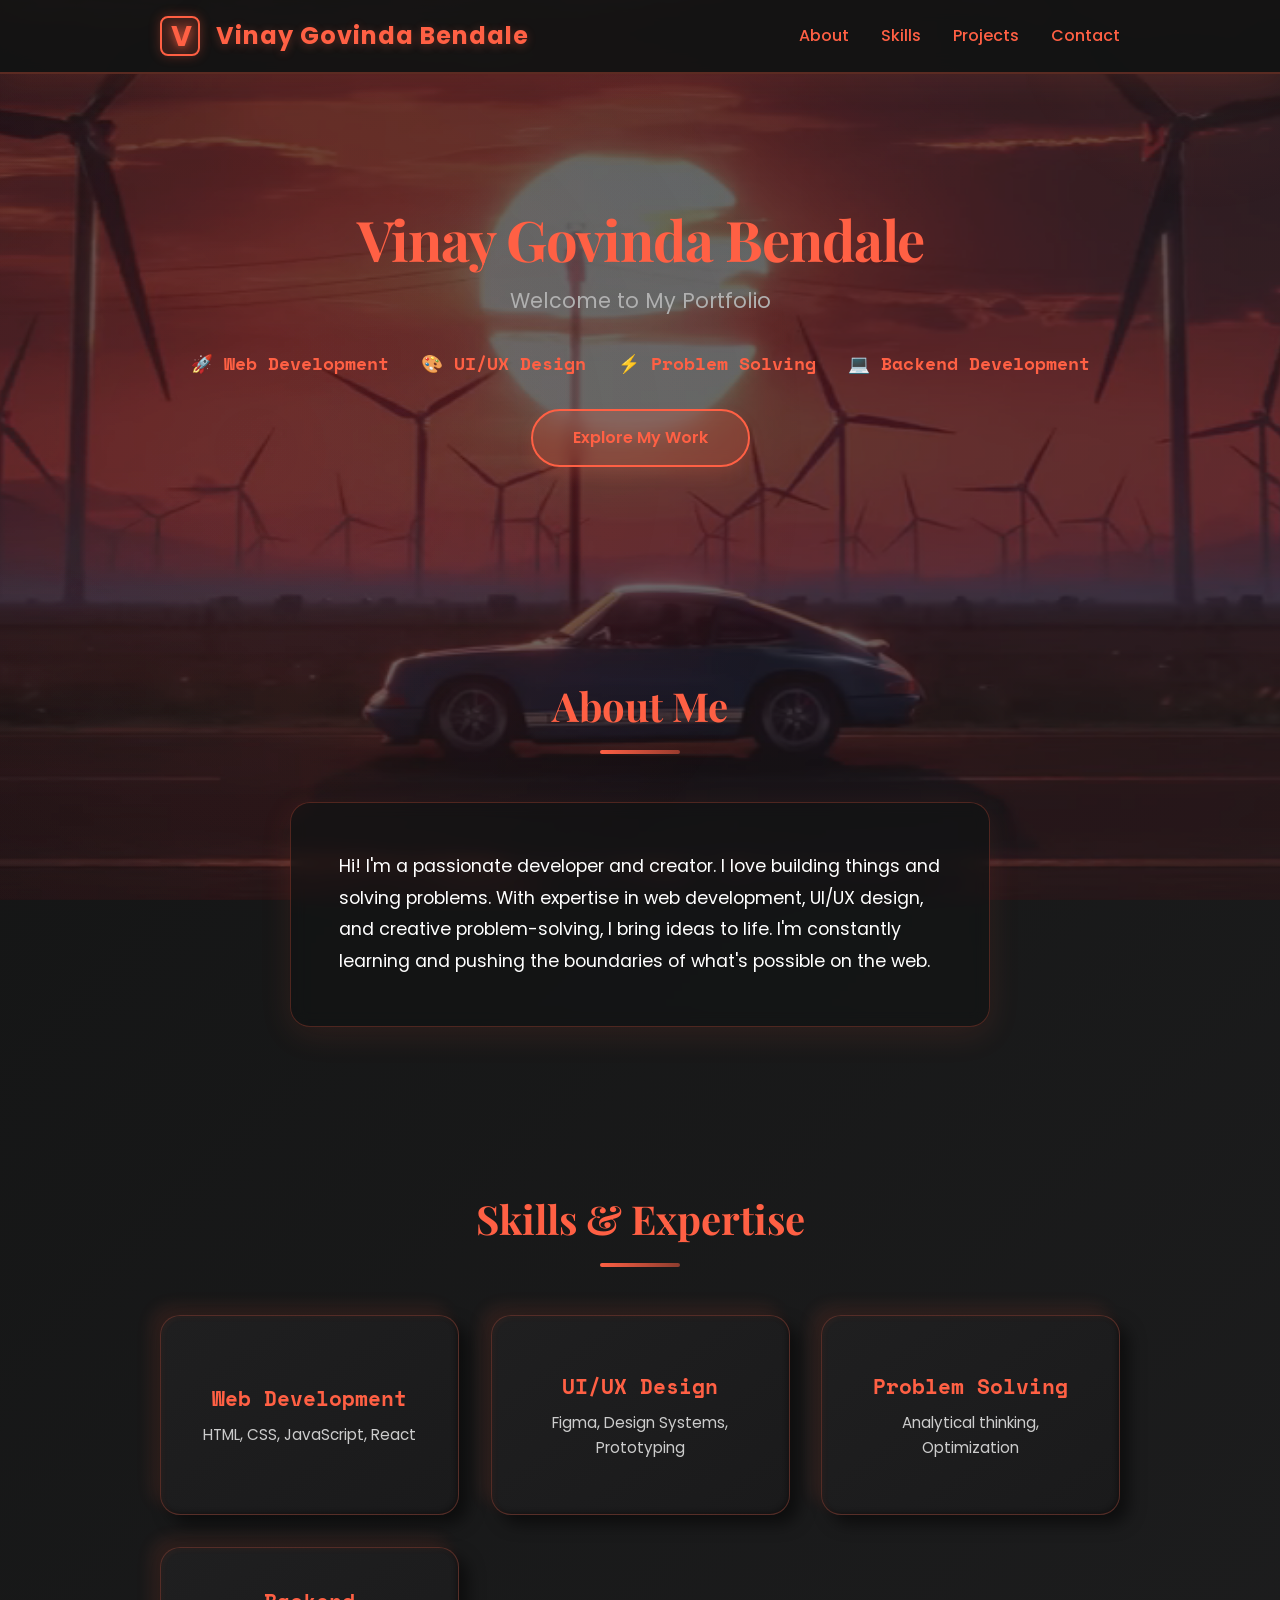
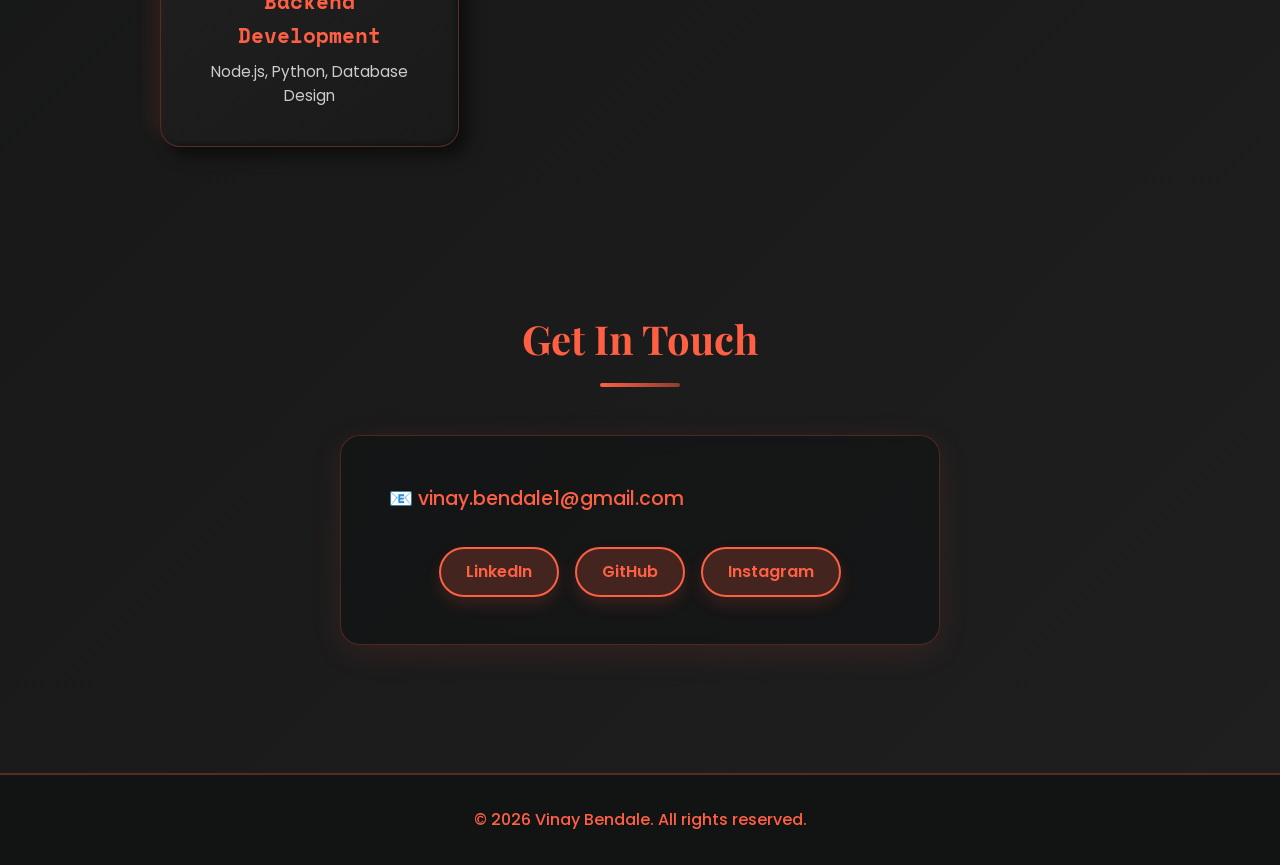
==== index.html @ cb9c2bfd "project" ====
<!DOCTYPE html>
<html lang="en">
<head>
    <meta charset="UTF-8">
    <meta name="viewport" content="width=device-width, initial-scale=1.0">
    <title>Vinay - Portfolio</title>
    <link rel="preconnect" href="https://fonts.googleapis.com">
    <link rel="preconnect" href="https://fonts.gstatic.com" crossorigin>
    <link href="https://fonts.googleapis.com/css2?family=Poppins:wght@300;400;600;700&family=Space+Mono:wght@400;700&family=Playfair+Display:wght@700&display=swap" rel="stylesheet">
    <link rel="stylesheet" href="styles.css">
    <link rel="preload" as="video" href="background-mobile.mp4" type="video/mp4">
    <!-- Vercel Web Analytics -->
    <script defer src="https://cdn.vercel-insights.com/v1/script.js"></script>
    <!-- Vercel Speed Insights -->
    <script>
        window.si = window.si || function () { (window.siq = window.siq || []).push(arguments); };
    </script>
    <script defer src="/_vercel/speed-insights/script.js"></script>
</head>
<body>
    <!-- Animated Background Video -->
    <div class="video-background">
       <video autoplay muted loop playsinline preload="auto">
         <source src="background-mobile.mp4" media="(max-width: 768px)" type="video/mp4">
         <source src="background-desktop.mp4" type="video/mp4">
         <source src="background-mobile.mp4" type="video/mp4; codecs=hevc">
         <source src="background-mobile.webm" type="video/webm">
       </video>
      <div class="video-overlay"></div>
    </div>

    <!-- Mouse Cursor Glow Effect -->
    <div class="cursor-glow"></div>

    <!-- Navigation -->
    <nav class="navbar">
        <div class="container">
            <div class="logo-glass">
                <span class="logo-v">V</span>
                Vinay Govinda Bendale
            </div>
            <ul class="nav-links">
                <li><a href="#about">About</a></li>
                <li><a href="#skills">Skills</a></li>
                <li><a href="projects.html">Projects</a></li>
                <li><a href="#contact">Contact</a></li>
            </ul>
        </div>
    </nav>

    <!-- Hero Section -->
    <section class="hero">
        <div class="container">
            <div class="hero-content">
                <h1 class="hero-title animate-title">Vinay Govinda Bendale</h1>
                <p class="hero-subtitle animate-subtitle">Welcome to My Portfolio</p>
                <!-- Scrolling Text Animation -->
                <div class="scrolling-text">
                    <span class="scroll-item">🚀 Web Development</span>
                    <span class="scroll-item">🎨 UI/UX Design</span>
                    <span class="scroll-item">⚡ Problem Solving</span>
                    <span class="scroll-item">💻 Backend Development</span>
                </div>
                <a class="glass-button" href="projects.html">Explore My Work</a>
            </div>
        </div>
    </section>

    <!-- About Section -->
    <section id="about" class="about">
        <div class="container">
            <h2 class="section-title">About Me</h2>
            <div class="about-card glass-morphic">
                <div class="skeleton-loader" id="about-skeleton">
                    <div class="skeleton skeleton-text"></div>
                    <div class="skeleton skeleton-text"></div>
                    <div class="skeleton skeleton-text"></div>
                </div>
                <p class="about-text hidden" id="about-text">
                    Hi! I'm a passionate developer and creator. I love building things and solving problems.
                    With expertise in web development, UI/UX design, and creative problem-solving, I bring ideas to life.
                    I'm constantly learning and pushing the boundaries of what's possible on the web.
                </p>
            </div>
        </div>
    </section>

    <!-- Skills Section -->
    <section id="skills" class="skills">
        <div class="container">
            <h2 class="section-title">Skills & Expertise</h2>
            <div class="skills-grid">
                <div class="skill-card neomorphic">
                    <div class="skeleton-loader" id="skill-skeleton-1">
                        <div class="skeleton skeleton-header"></div>
                        <div class="skeleton skeleton-text"></div>
                    </div>
                    <div class="skill-content hidden" id="skill-1">
                        <h3>Web Development</h3>
                        <p>HTML, CSS, JavaScript, React</p>
                    </div>
                </div>
                <div class="skill-card neomorphic">
                    <div class="skeleton-loader" id="skill-skeleton-2">
                        <div class="skeleton skeleton-header"></div>
                        <div class="skeleton skeleton-text"></div>
                    </div>
                    <div class="skill-content hidden" id="skill-2">
                        <h3>UI/UX Design</h3>
                        <p>Figma, Design Systems, Prototyping</p>
                    </div>
                </div>
                <div class="skill-card neomorphic">
                    <div class="skeleton-loader" id="skill-skeleton-3">
                        <div class="skeleton skeleton-header"></div>
                        <div class="skeleton skeleton-text"></div>
                    </div>
                    <div class="skill-content hidden" id="skill-3">
                        <h3>Problem Solving</h3>
                        <p>Analytical thinking, Optimization</p>
                    </div>
                </div>
                <div class="skill-card neomorphic">
                    <div class="skeleton-loader" id="skill-skeleton-4">
                        <div class="skeleton skeleton-header"></div>
                        <div class="skeleton skeleton-text"></div>
                    </div>
                    <div class="skill-content hidden" id="skill-4">
                        <h3>Backend Development</h3>
                        <p>Node.js, Python, Database Design</p>
                    </div>
                </div>
            </div>
        </div>
    </section>

    <!-- Contact Section -->
    <section id="contact" class="contact">
        <div class="container">
            <h2 class="section-title">Get In Touch</h2>
            <div class="contact-card glass-morphic">
                <div class="skeleton-loader" id="contact-skeleton">
                    <div class="skeleton skeleton-text"></div>
                    <div class="skeleton skeleton-text"></div>
                </div>
                <div class="contact-content hidden" id="contact-content">
                    <p class="contact-email">📧 vinay.bendale1@gmail.com</p>
                    <div class="social-links">
                        <a href="https://www.linkedin.com/in/vinaybendale" target="_blank" rel="noopener noreferrer" class="social-btn glass-button">LinkedIn</a>
                        <a href="https://github.com/31-vinay" target="_blank" rel="noopener noreferrer" class="social-btn glass-button">GitHub</a>
                        <a href="https://www.instagram.com/_vinay3112_/" target="_blank" rel="noopener noreferrer" class="social-btn glass-button">Instagram</a>
                    </div>
                </div>
            </div>
        </div>
    </section>

    <!-- Footer -->
    <footer class="footer-glass">
        <p>&copy; 2026 Vinay Bendale. All rights reserved.</p>
    </footer>

    <script src="script.js"></script>
</body>
</html>
---- styles.css ----
* {
    margin: 0;
    padding: 0;
    box-sizing: border-box;
    -webkit-tap-highlight-color: transparent;
    -webkit-user-select: none;
    -moz-user-select: none;
    -ms-user-select: none;
    user-select: none;
    -webkit-touch-callout: none;
    outline: none;
}

html {
    cursor: url('data:image/svg+xml;utf8,<svg xmlns="http://www.w3.org/2000/svg" width="10" height="10" viewBox="0 0 10 10"><circle cx="5" cy="5" r="4" fill="%23FF6044"/></svg>') 5 5, pointer;
    -webkit-tap-highlight-color: transparent;
}

*:focus {
    outline: none;
    -webkit-tap-highlight-color: transparent;
}

*:active {
    -webkit-tap-highlight-color: transparent;
}

:root {
    --neon-coral: #FF6044;
    --space-black: #121313;
    --light-bg: #1a1a1b;
    --card-light: #252526;
    --text-dark: #ffffff;
    --text-light: #b0b0b0;
}

body {
    font-family: 'Poppins', sans-serif;
    line-height: 1.6;
    color: var(--text-dark);
    background: linear-gradient(135deg, var(--space-black) 0%, #1f1f20 100%);
    min-height: 100vh;
    position: relative;
    overflow-x: hidden;
    -webkit-tap-highlight-color: transparent;
    -webkit-touch-callout: none;
}

/* Mouse Cursor Glow Effect */
.cursor-glow {
    position: fixed;
    width: 45px;
    height: 45px;
    background: radial-gradient(circle, rgba(255, 96, 68, 0.8) 0%, rgba(255, 96, 68, 0.4) 40%, rgba(255, 96, 68, 0) 70%);
    border-radius: 50%;
    pointer-events: none;
    z-index: 9999;
    filter: blur(18px);
    box-shadow: 0 0 30px rgba(255, 96, 68, 0.6);
    opacity: 0;
    transform: translate(-22.5px, -22.5px);
    transition: opacity 0.2s ease;
    display: none;
}

@media (hover: hover) and (pointer: fine) {
    .cursor-glow {
        display: block;
    }
}

.cursor-glow.active {
    opacity: 1;
}

/* Video Background */
.video-background {
    position: fixed;
    top: 0;
    left: 0;
    width: 100%;
    height: 100%;
    z-index: -1;
    overflow: hidden;
}

.video-background video {
    width: 100%;
    height: 100%;
    object-fit: cover;
    opacity: 0.35;
    display: block;
}

@media (max-width: 768px) {
    .video-background video {
        opacity: 0.4;
    }
}

.video-overlay {
    position: absolute;
    top: 0;
    left: 0;
    width: 100%;
    height: 100%;
    background: linear-gradient(135deg, rgba(18, 19, 19, 0.4) 0%, rgba(31, 31, 32, 0.4) 100%);
    z-index: -1;
    pointer-events: none;
}

/* Animated gradient background - optimized */
body::before {
    content: '';
    position: fixed;
    top: 0;
    left: 0;
    width: 100%;
    height: 100%;
    background: radial-gradient(circle at 20% 50%, rgba(255, 96, 68, 0.08) 0%, transparent 50%);
    pointer-events: none;
    z-index: 0;
    animation: gradientShift 12s ease-in-out infinite;
    will-change: background;
}

@keyframes gradientShift {
    0%, 100% {
        background: radial-gradient(circle at 20% 50%, rgba(255, 96, 68, 0.08) 0%, transparent 50%);
    }
    50% {
        background: radial-gradient(circle at 40% 50%, rgba(255, 96, 68, 0.1) 0%, transparent 50%);
    }
}

.container {
    max-width: 1000px;
    margin: 0 auto;
    padding: 0 20px;
}

/* ========== NEUMORPHIC STYLE ========== */
.neomorphic {
    background: linear-gradient(145deg, #1f1f20, #1a1a1b);
    box-shadow: 9px 9px 16px rgba(0, 0, 0, 0.5),
                -9px -9px 16px rgba(255, 96, 68, 0.1),
                inset 2px 2px 5px rgba(255, 96, 68, 0.05),
                inset -2px -2px 5px rgba(0, 0, 0, 0.3);
    border-radius: 20px;
    border: 1px solid rgba(255, 96, 68, 0.25);
}

.neomorphic:hover {
    box-shadow: 6px 6px 12px rgba(0, 0, 0, 0.5),
                -6px -6px 12px rgba(255, 96, 68, 0.15),
                inset 1px 1px 3px rgba(255, 96, 68, 0.1),
                inset -1px -1px 3px rgba(0, 0, 0, 0.3);
}

/* ========== GLASSMORPHIC STYLE ========== */
.glass-morphic {
    background: rgba(18, 19, 19, 0.6);
    backdrop-filter: blur(8px);
    border: 1px solid rgba(255, 96, 68, 0.25);
    border-radius: 20px;
    box-shadow: 0 8px 32px 0 rgba(255, 96, 68, 0.1);
    will-change: transform;
}

.glass-morphic:hover {
    background: rgba(18, 19, 19, 0.7);
    border-color: rgba(255, 96, 68, 0.4);
    box-shadow: 0 12px 40px 0 rgba(255, 96, 68, 0.15);
}

/* ========== NAVIGATION ========== */
.navbar {
    background: rgba(18, 19, 19, 0.95);
    backdrop-filter: blur(10px);
    color: var(--neon-coral);
    padding: 1rem 0;
    position: sticky;
    top: 0;
    z-index: 1000;
    border-bottom: 2px solid rgba(255, 96, 68, 0.3);
    box-shadow: 0 8px 32px 0 rgba(255, 96, 68, 0.1);
}

.navbar .container {
    display: flex;
    justify-content: space-between;
    align-items: center;
}

.logo-v {
    font-weight: 700;
    font-size: 1.8rem;
    color: var(--neon-coral);
    text-shadow: 0 0 10px rgba(255, 96, 68, 0.8), 0 0 20px rgba(255, 96, 68, 0.4);
    letter-spacing: -2px;
    display: inline-flex;
    align-items: center;
    justify-content: center;
    width: 40px;
    height: 40px;
    background: rgba(255, 96, 68, 0.15);
    border: 2px solid var(--neon-coral);
    border-radius: 8px;
    box-shadow: 0 0 12px rgba(255, 96, 68, 0.3);
}

.logo-glass {
    font-size: 1.5rem;
    font-weight: bold;
    color: var(--neon-coral);
    text-shadow: 0 2px 10px rgba(255, 96, 68, 0.3);
    letter-spacing: 1px;
    animation: glow 2s ease-in-out infinite;
    display: flex;
    align-items: center;
    gap: 1rem;
}

@media (max-width: 768px) {
    .logo-glass {
        font-size: 1rem;
    }
}

@keyframes glow {
    0%, 100% {
        text-shadow: 0 2px 10px rgba(255, 96, 68, 0.3);
    }
    50% {
        text-shadow: 0 2px 15px rgba(255, 96, 68, 0.5);
    }
}

.nav-links {
    display: flex;
    list-style: none;
    gap: 2rem;
    margin-left: auto;
}

@media (max-width: 768px) {
    .nav-links {
        gap: 1rem;
        font-size: 0.9rem;
    }
}

.nav-links a {
    color: var(--neon-coral);
    text-decoration: none;
    transition: all 0.3s ease;
    position: relative;
    font-weight: 500;
}

.nav-links a::after {
    content: '';
    position: absolute;
    bottom: -5px;
    left: 0;
    width: 0;
    height: 2px;
    background: var(--neon-coral);
    transition: width 0.3s ease;
}

.nav-links a:hover::after {
    width: 100%;
}

/* ========== HERO SECTION ========== */
.hero {
    padding: 120px 0;
    text-align: center;
    position: relative;
    overflow: hidden;
}

.hero::before {
    content: '';
    position: absolute;
    top: -50%;
    right: -10%;
    width: 400px;
    height: 400px;
    background: radial-gradient(circle, rgba(255, 96, 68, 0.08) 0%, transparent 70%);
    border-radius: 50%;
    animation: float 8s ease-in-out infinite;
    will-change: transform;
}

.hero::after {
    content: '';
    position: absolute;
    bottom: -50%;
    left: -10%;
    width: 300px;
    height: 300px;
    background: radial-gradient(circle, rgba(255, 96, 68, 0.05) 0%, transparent 70%);
    border-radius: 50%;
    animation: float 10s ease-in-out infinite reverse;
    will-change: transform;
}

@keyframes float {
    0%, 100% { transform: translateY(0px); }
    50% { transform: translateY(30px); }
}

.hero-content {
    position: relative;
    z-index: 1;
}

.hero-title-wrapper {
    display: flex;
    align-items: center;
    justify-content: center;
    gap: 1.5rem;
    margin-bottom: 1rem;
}

.hero-v {
    font-weight: 700;
    font-size: 4rem;
    color: var(--neon-coral);
    text-shadow: 0 0 15px rgba(255, 96, 68, 0.8), 0 0 30px rgba(255, 96, 68, 0.4);
    animation: slideInDown 0.8s ease;
    letter-spacing: -3px;
    line-height: 1;
}

.hero-title {
    font-size: 3.5rem;
    color: var(--neon-coral);
    font-weight: 700;
    letter-spacing: -1px;
    font-family: 'Playfair Display', serif;
    animation: slideInDown 0.8s ease;
}

.hero-subtitle {
    font-size: 1.3rem;
    color: var(--text-light);
    margin-bottom: 2rem;
    animation: slideInUp 0.8s ease 0.2s backwards;
}

@keyframes slideInDown {
    from {
        opacity: 0;
        transform: translateY(-40px);
    }
    to {
        opacity: 1;
        transform: translateY(0);
    }
}

@keyframes slideInUp {
    from {
        opacity: 0;
        transform: translateY(40px);
    }
    to {
        opacity: 1;
        transform: translateY(0);
    }
}

/* Scrolling Text Animation */
.scrolling-text {
    font-size: 1.1rem;
    font-weight: 600;
    margin: 2rem 0;
    display: flex;
    align-items: center;
    justify-content: center;
    gap: 2rem;
    flex-wrap: wrap;
}

@media (max-width: 768px) {
    .scrolling-text {
        font-size: 0.9rem;
        gap: 1rem;
        margin: 1.5rem 0;
    }
}

@media (max-width: 480px) {
    .scrolling-text {
        font-size: 0.85rem;
        gap: 0.5rem;
    }
}

.scroll-item {
    display: inline-block;
    color: var(--neon-coral);
    white-space: nowrap;
    font-family: 'Space Mono', monospace;
    animation: fadeIn 0.8s ease backwards;
}

.scroll-item:nth-child(1) { animation-delay: 0.5s; }
.scroll-item:nth-child(2) { animation-delay: 0.6s; }
.scroll-item:nth-child(3) { animation-delay: 0.7s; }
.scroll-item:nth-child(4) { animation-delay: 0.8s; }

/* ========== GLASS BUTTON ========== */
.glass-button {
    display: inline-block;
    padding: 14px 40px;
    background: rgba(255, 96, 68, 0.2);
    backdrop-filter: blur(8px);
    border: 2px solid var(--neon-coral);
    color: var(--neon-coral);
    text-decoration: none;
    border-radius: 50px;
    font-weight: 600;
    cursor: pointer;
    transition: all 0.3s ease;
    box-shadow: 0 8px 16px rgba(255, 96, 68, 0.15);
    animation: fadeInScale 0.8s ease 0.4s backwards;
    position: relative;
    overflow: hidden;
    will-change: transform;
}

.glass-button::before {
    content: '';
    position: absolute;
    top: 50%;
    left: 50%;
    width: 0;
    height: 0;
    background: rgba(255, 96, 68, 0.15);
    border-radius: 50%;
    transform: translate(-50%, -50%);
    transition: width 0.5s, height 0.5s;
}

.glass-button:hover::before {
    width: 250px;
    height: 250px;
}

.glass-button:hover {
    background: rgba(255, 96, 68, 0.3);
    transform: translateY(-2px);
    box-shadow: 0 12px 25px rgba(255, 96, 68, 0.25);
}

/* ========== PROJECTS PAGE ========== */
.projects-page {
    background: linear-gradient(135deg, var(--space-black) 0%, #1f1f20 100%);
}

.projects-hero {
    padding: 90px 0 50px;
    text-align: center;
}

.projects-subtitle {
    color: var(--text-light);
    max-width: 700px;
    margin: 0 auto 2rem;
    font-size: 1.05rem;
}

.projects-grid {
    padding: 20px 0 90px;
}

.projects-cards {
    display: grid;
    grid-template-columns: repeat(auto-fit, minmax(250px, 1fr));
    gap: 1.5rem;
}

.project-card {
    padding: 2rem;
    min-height: 240px;
    display: flex;
    flex-direction: column;
    gap: 1rem;
}

.project-kicker {
    color: var(--neon-coral);
    font-family: 'Space Mono', monospace;
    font-size: 0.85rem;
    letter-spacing: 0.08em;
    text-transform: uppercase;
}

.project-card h3 {
    font-size: 1.4rem;
    color: var(--text-dark);
    font-family: 'Playfair Display', serif;
}

.project-card p {
    color: var(--text-light);
}

.project-tags {
    display: flex;
    flex-wrap: wrap;
    gap: 0.6rem;
    margin-top: auto;
}

.project-tag {
    padding: 0.35rem 0.8rem;
    border-radius: 999px;
    border: 1px solid rgba(255, 96, 68, 0.35);
    color: var(--neon-coral);
    font-size: 0.82rem;
    background: rgba(255, 96, 68, 0.08);
}

.projects-actions {
    margin-top: 2rem;
    display: flex;
    justify-content: center;
}

@keyframes fadeInScale {
    from {
        opacity: 0;
        transform: scale(0.9);
    }
    to {
        opacity: 1;
        transform: scale(1);
    }
}

/* ========== SECTION TITLES ========== */
.section-title {
    text-align: center;
    margin-bottom: 3rem;
    font-size: 2.5rem;
    color: var(--neon-coral);
    position: relative;
    padding-bottom: 1rem;
    font-family: 'Playfair Display', serif;
    animation: fadeInDown 0.8s ease;
}

.section-title::after {
    content: '';
    position: absolute;
    bottom: 0;
    left: 50%;
    transform: translateX(-50%);
    width: 80px;
    height: 4px;
    background: linear-gradient(90deg, var(--neon-coral), rgba(255, 96, 68, 0.5));
    border-radius: 2px;
    animation: expandWidth 0.8s ease 0.3s backwards;
}

.animate-title {
    animation: slideInDown 0.8s ease;
}

.animate-subtitle {
    animation: slideInUp 0.8s ease 0.2s backwards;
}

@keyframes expandWidth {
    from {
        width: 0;
    }
    to {
        width: 80px;
    }
}

@keyframes fadeInDown {
    from {
        opacity: 0;
        transform: translateY(-20px);
    }
    to {
        opacity: 1;
        transform: translateY(0);
    }
}

/* ========== ABOUT SECTION ========== */
.about {
    padding: 80px 0;
    position: relative;
}

.about-card {
    padding: 3rem;
    max-width: 700px;
    margin: 0 auto;
    min-height: 150px;
    display: flex;
    align-items: center;
    justify-content: center;
}

.about-text {
    font-size: 1.1rem;
    line-height: 1.8;
    color: var(--text-dark);
    opacity: 0;
    animation: fadeIn 0.6s ease forwards;
    animation-delay: 0.3s;
}

@keyframes fadeIn {
    from {
        opacity: 0;
        transform: translateY(10px);
    }
    to {
        opacity: 1;
        transform: translateY(0);
    }
}

.hidden {
    display: none !important;
}

/* ========== SKILLS SECTION ========== */
.skills {
    padding: 80px 0;
}

.skills-grid {
    display: grid;
    grid-template-columns: repeat(auto-fit, minmax(220px, 1fr));
    gap: 2rem;
}

.skill-card {
    padding: 2rem;
    min-height: 200px;
    display: flex;
    flex-direction: column;
    justify-content: center;
    align-items: center;
    text-align: center;
    transition: all 0.3s ease;
    position: relative;
    animation: popIn 0.6s ease backwards;
    will-change: transform;
}

.skill-card:hover {
    transform: translateY(-10px) scale(1.03);
    box-shadow: 0 16px 32px rgba(255, 96, 68, 0.15);
}

@keyframes popIn {
    from {
        opacity: 0;
        transform: scale(0.8) translateY(20px);
    }
    to {
        opacity: 1;
        transform: scale(1) translateY(0);
    }
}

.skill-content {
    opacity: 0;
    animation: fadeIn 0.6s ease forwards;
    width: 100%;
}

.skill-content.hidden {
    display: none !important;
}

.skill-card h3 {
    color: var(--neon-coral);
    margin-bottom: 0.5rem;
    font-size: 1.3rem;
    font-weight: 600;
    font-family: 'Space Mono', monospace;
}

.skill-card p {
    color: #cccccc;
    font-size: 0.95rem;
}

/* ========== CONTACT SECTION ========== */
.contact {
    padding: 80px 0;
}

.contact-card {
    padding: 3rem;
    max-width: 600px;
    margin: 0 auto;
    min-height: 150px;
    display: flex;
    align-items: center;
    justify-content: center;
}

.contact-content {
    width: 100%;
    opacity: 0;
    animation: fadeIn 0.6s ease forwards;
    animation-delay: 0.3s;
}

.contact-content.hidden {
    display: none !important;
}

.contact-email {
    font-size: 1.2rem;
    color: var(--neon-coral);
    margin-bottom: 2rem;
    font-weight: 500;
}

.social-links {
    display: flex;
    gap: 1rem;
    justify-content: center;
    flex-wrap: wrap;
}

.social-btn {
    padding: 10px 25px;
    color: var(--neon-coral);
    text-decoration: none;
    font-weight: 600;
    transition: all 0.3s ease;
}

.social-btn:hover {
    color: #ff7856;
}

/* ========== FOOTER ========== */
.footer-glass {
    background: rgba(18, 19, 19, 0.95);
    backdrop-filter: blur(10px);
    color: var(--neon-coral);
    text-align: center;
    padding: 2rem 0;
    margin-top: 3rem;
    border-top: 2px solid rgba(255, 96, 68, 0.3);
    font-weight: 500;
}

/* ========== SKELETON LOADING ========== */
.skeleton-loader {
    display: flex;
    flex-direction: column;
    gap: 1rem;
}

.skeleton {
    background: linear-gradient(90deg,
        rgba(255, 96, 68, 0.1) 0%,
        rgba(255, 96, 68, 0.2) 50%,
        rgba(255, 96, 68, 0.1) 100%);
    background-size: 200% 100%;
    animation: skeletonLoading 1.5s infinite;
    border-radius: 8px;
}

@keyframes skeletonLoading {
    0% {
        background-position: 200% 0;
    }
    100% {
        background-position: -200% 0;
    }
}

.skeleton-text {
    height: 16px;
    margin: 0.5rem 0;
}

.skeleton-header {
    height: 24px;
    margin-bottom: 0.5rem;
}

.skeleton-loader.hidden {
    display: none !important;
}

/* ========== RIPPLE EFFECT ========== */
.ripple {
    position: absolute;
    border-radius: 50%;
    background: rgba(255, 255, 255, 0.6);
    transform: scale(0);
    animation: ripple-animation 0.6s ease-out;
    pointer-events: none;
}

@keyframes ripple-animation {
    to {
        transform: scale(4);
        opacity: 0;
    }
}

/* ========== RESPONSIVE DESIGN ========== */
@media (max-width: 768px) {
    .hero-title {
        font-size: 2rem;
    }

    .hero-subtitle {
        font-size: 1rem;
    }

    .section-title {
        font-size: 1.8rem;
    }

    .nav-links {
        gap: 1rem;
        font-size: 0.9rem;
    }

    .navbar .container {
        flex-wrap: wrap;
    }

    .about-card,
    .contact-card {
        padding: 2rem;
    }

    .skill-card {
        padding: 1.5rem;
    }

    .social-links {
        flex-direction: column;
    }

    .social-btn {
        width: 100%;
        text-align: center;
    }

    .projects-hero {
        padding-top: 60px;
    }

    .project-card {
        min-height: auto;
    }
}

@media (max-width: 480px) {
    .hero {
        padding: 60px 0;
    }

    .hero-title {
        font-size: 1.5rem;
    }

    .skills-grid {
        grid-template-columns: 1fr;
    }

    .section-title {
        font-size: 1.5rem;
        margin-bottom: 2rem;
    }

    .nav-links {
        gap: 0.75rem;
        font-size: 0.8rem;
    }
}
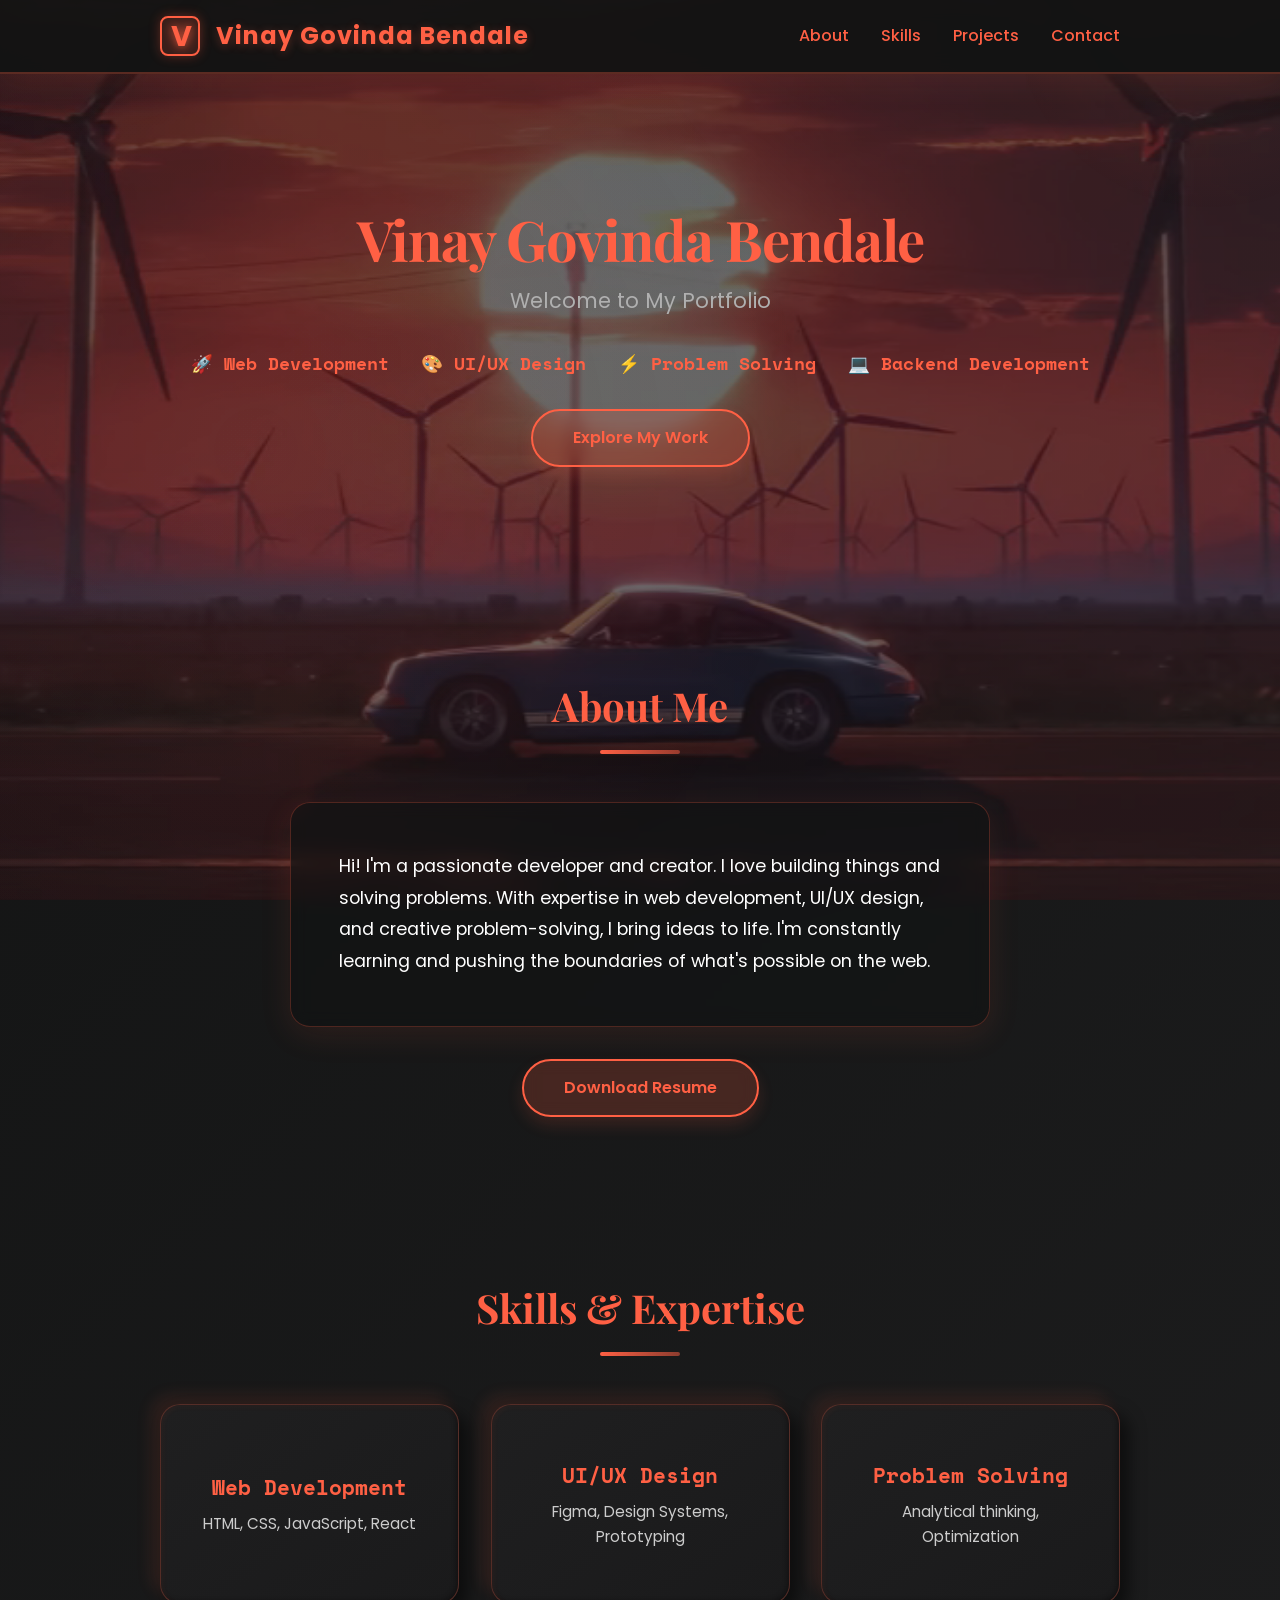
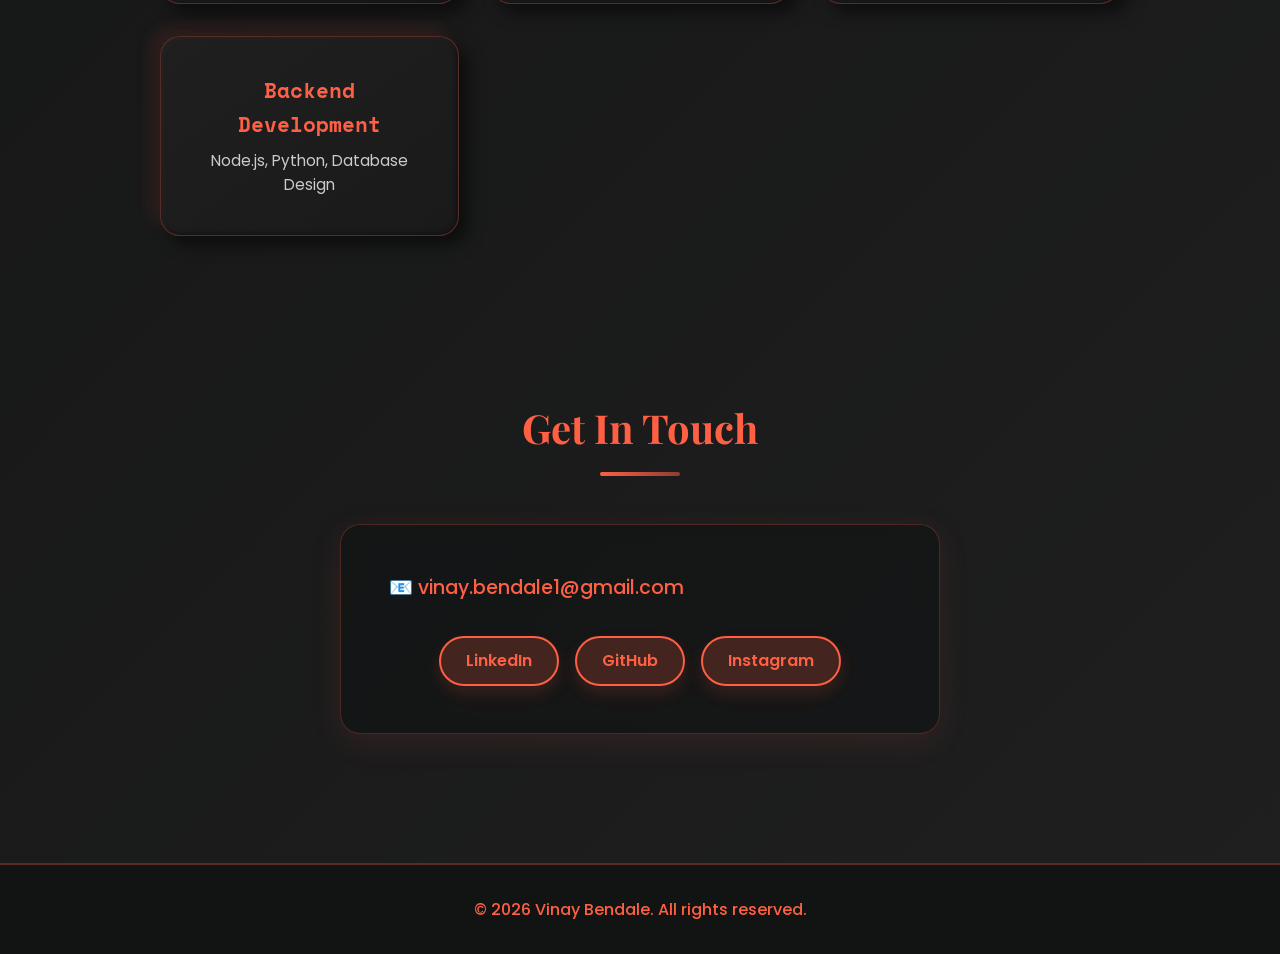
==== commit ac7cf72d: "project" ====
--- a/index.html
+++ b/index.html
@@ -82,6 +82,9 @@
                     I'm constantly learning and pushing the boundaries of what's possible on the web.
                 </p>
             </div>
+            <div class="about-actions">
+                <a class="glass-button" href="resume.pdf" download="Vinay_Govinda_Bendale_Resume.pdf">Download Resume</a>
+            </div>
         </div>
     </section>
 
--- a/styles.css
+++ b/styles.css
@@ -490,6 +490,14 @@
     display: flex;
     flex-direction: column;
     gap: 1rem;
+    position: relative;
+}
+
+.project-header {
+    display: flex;
+    justify-content: space-between;
+    align-items: flex-start;
+    gap: 1rem;
 }
 
 .project-kicker {
@@ -504,6 +512,7 @@
     font-size: 1.4rem;
     color: var(--text-dark);
     font-family: 'Playfair Display', serif;
+    white-space: nowrap;
 }
 
 .project-card p {
@@ -524,6 +533,33 @@
     color: var(--neon-coral);
     font-size: 0.82rem;
     background: rgba(255, 96, 68, 0.08);
+}
+
+.project-github {
+    display: flex;
+    align-items: center;
+    justify-content: center;
+    width: 40px;
+    height: 40px;
+    color: var(--neon-coral);
+    transition: all 0.3s ease;
+    flex-shrink: 0;
+}
+
+.project-github svg {
+    width: 24px;
+    height: 24px;
+    opacity: 0.7;
+    transition: opacity 0.3s ease;
+}
+
+.project-github:hover svg {
+    opacity: 1;
+    transform: scale(1.1);
+}
+
+.project-github:hover {
+    transform: translateY(-2px);
 }
 
 .projects-actions {
@@ -621,6 +657,17 @@
     animation-delay: 0.3s;
 }
 
+.about-actions {
+    display: flex;
+    justify-content: center;
+    margin-top: 2rem;
+    gap: 1rem;
+}
+
+.about-actions .glass-button {
+    animation: fadeInScale 0.8s ease 0.6s backwards;
+}
+
 @keyframes fadeIn {
     from {
         opacity: 0;
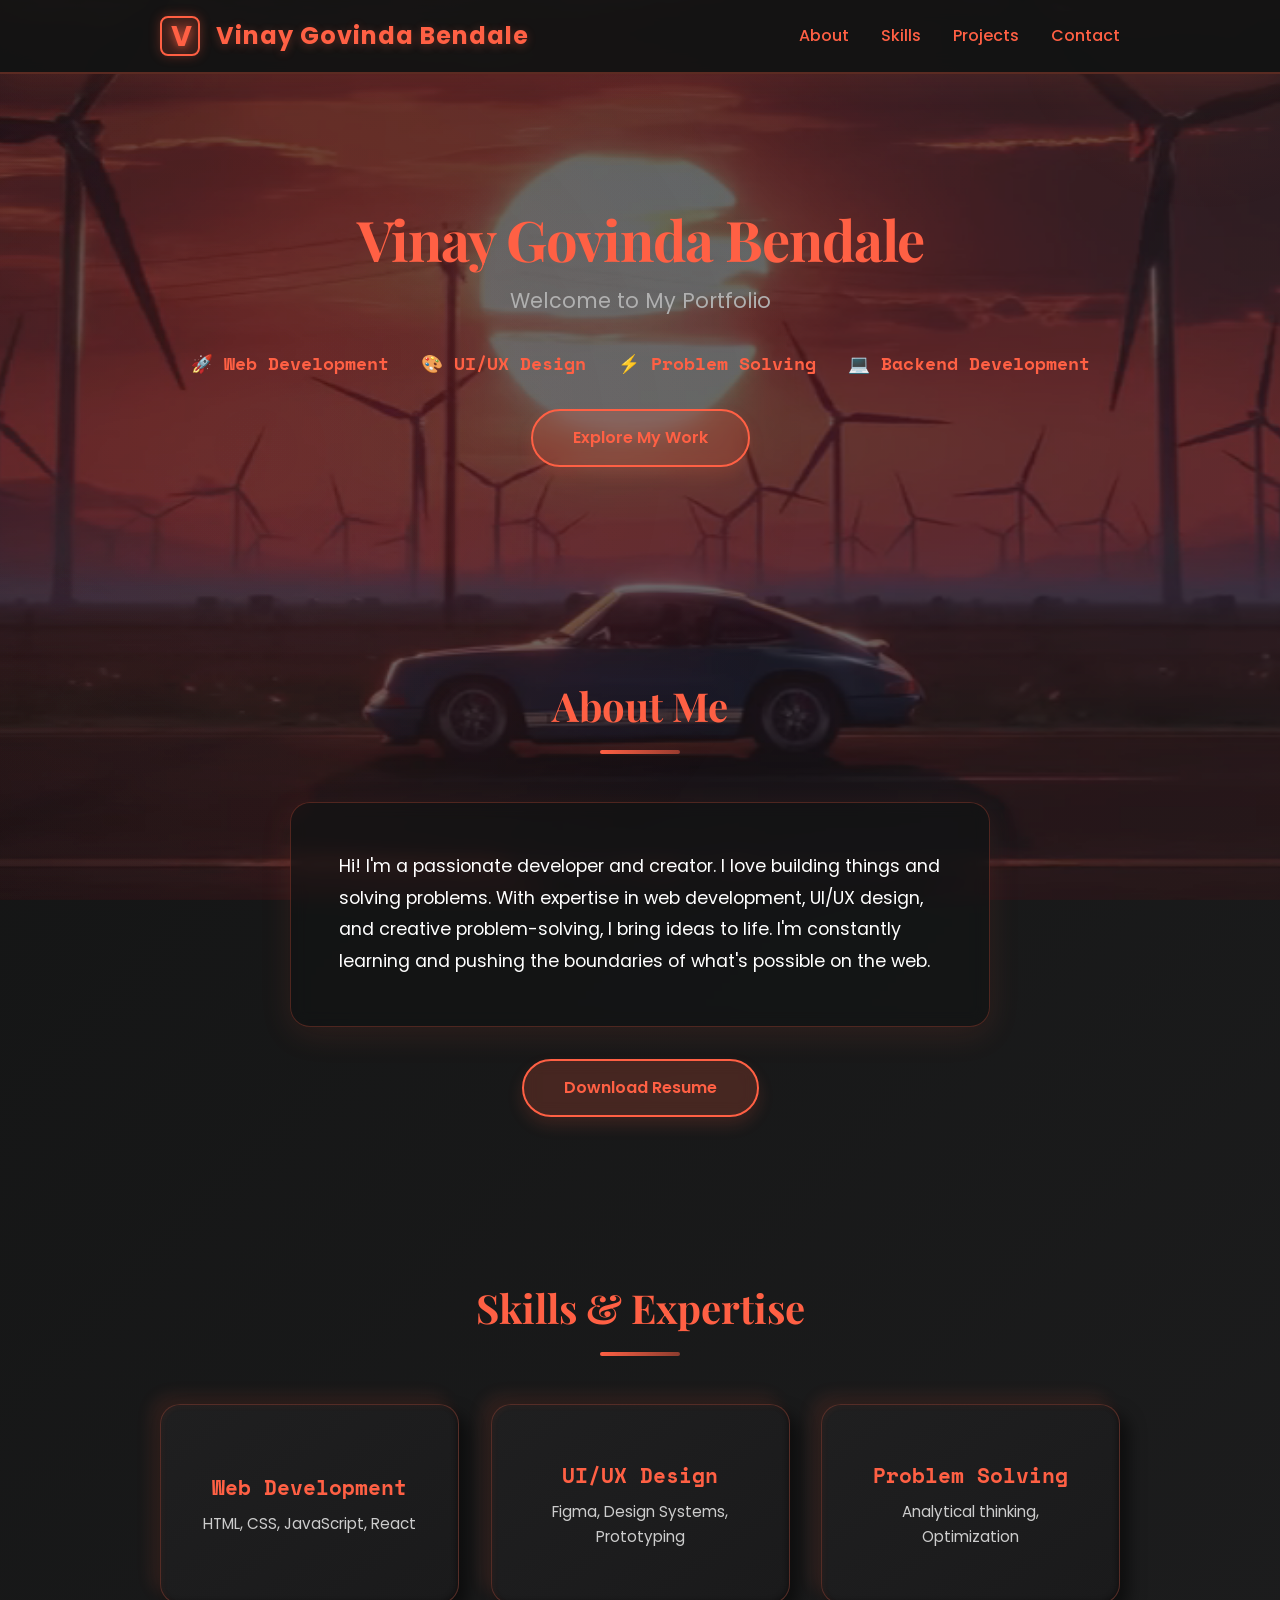
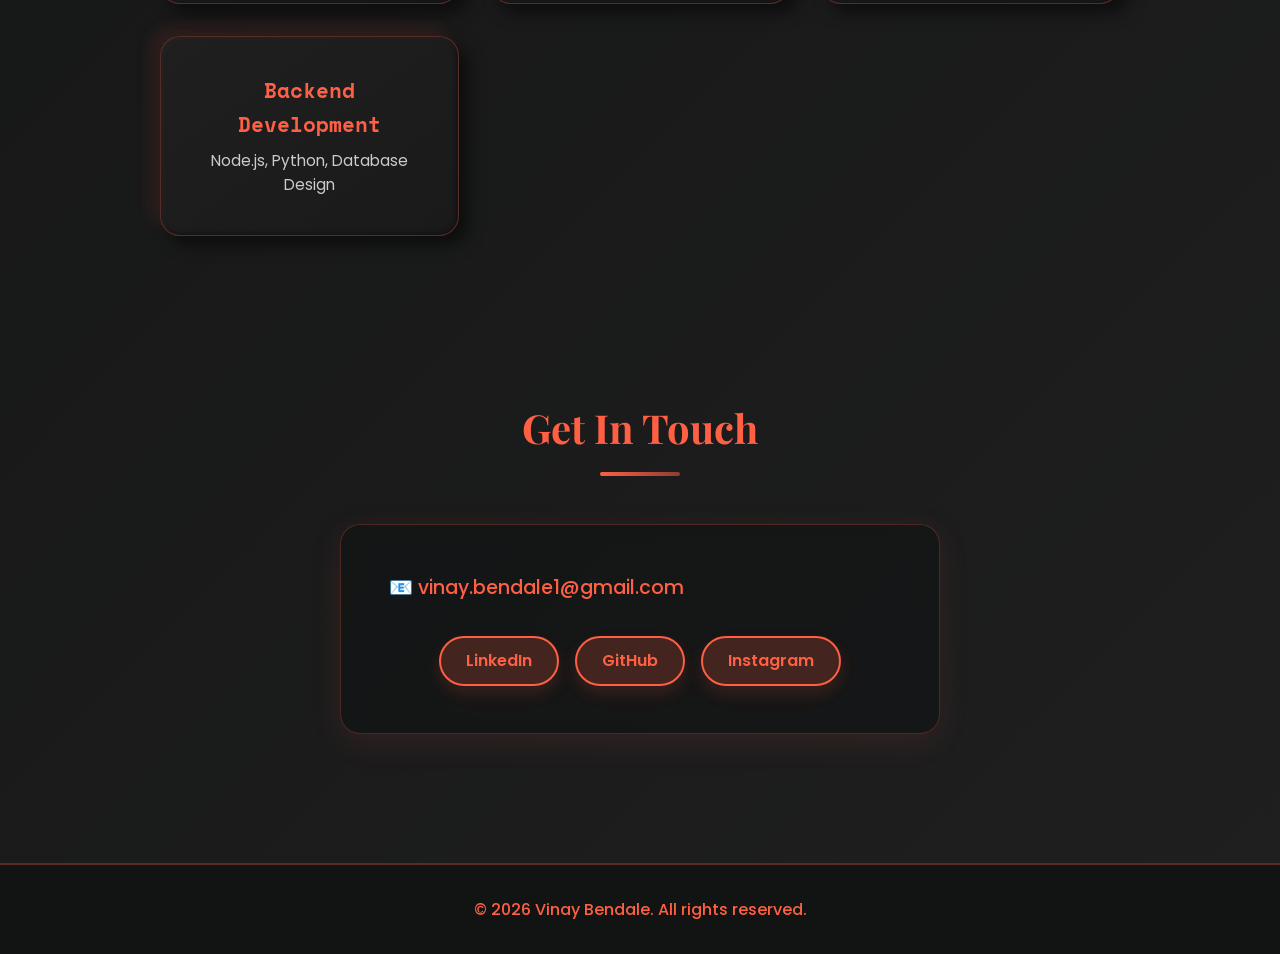
==== commit a6dacad1: "Resume update" ====
--- a/index.html
+++ b/index.html
@@ -83,7 +83,7 @@
                 </p>
             </div>
             <div class="about-actions">
-                <a class="glass-button" href="resume.pdf" download="Vinay_Govinda_Bendale_Resume.pdf">Download Resume</a>
+                <a class="glass-button" href="Vinay Bendale Resume.pdf" download="Vinay_Govinda_Bendale_Resume.pdf">Download Resume</a>
             </div>
         </div>
     </section>
--- a/styles.css
+++ b/styles.css
@@ -941,3 +941,32 @@
         font-size: 0.8rem;
     }
 }
+/* ========== PROJECT HERO IMAGES ========== */
+.project-hero-image {
+    width: 100%;
+    height: 200px;
+    overflow: hidden;
+    border-radius: 12px;
+    margin-bottom: 1.5rem;
+    background: rgba(255, 96, 68, 0.1);
+    position: relative;
+}
+
+.project-hero-image img {
+    width: 100%;
+    height: 100%;
+    object-fit: cover;
+    display: block;
+    transition: transform 0.3s ease;
+}
+
+.project-card:hover .project-hero-image img {
+    transform: scale(1.05);
+}
+
+@media (max-width: 768px) {
+    .project-hero-image {
+        height: 160px;
+        margin-bottom: 1rem;
+    }
+}
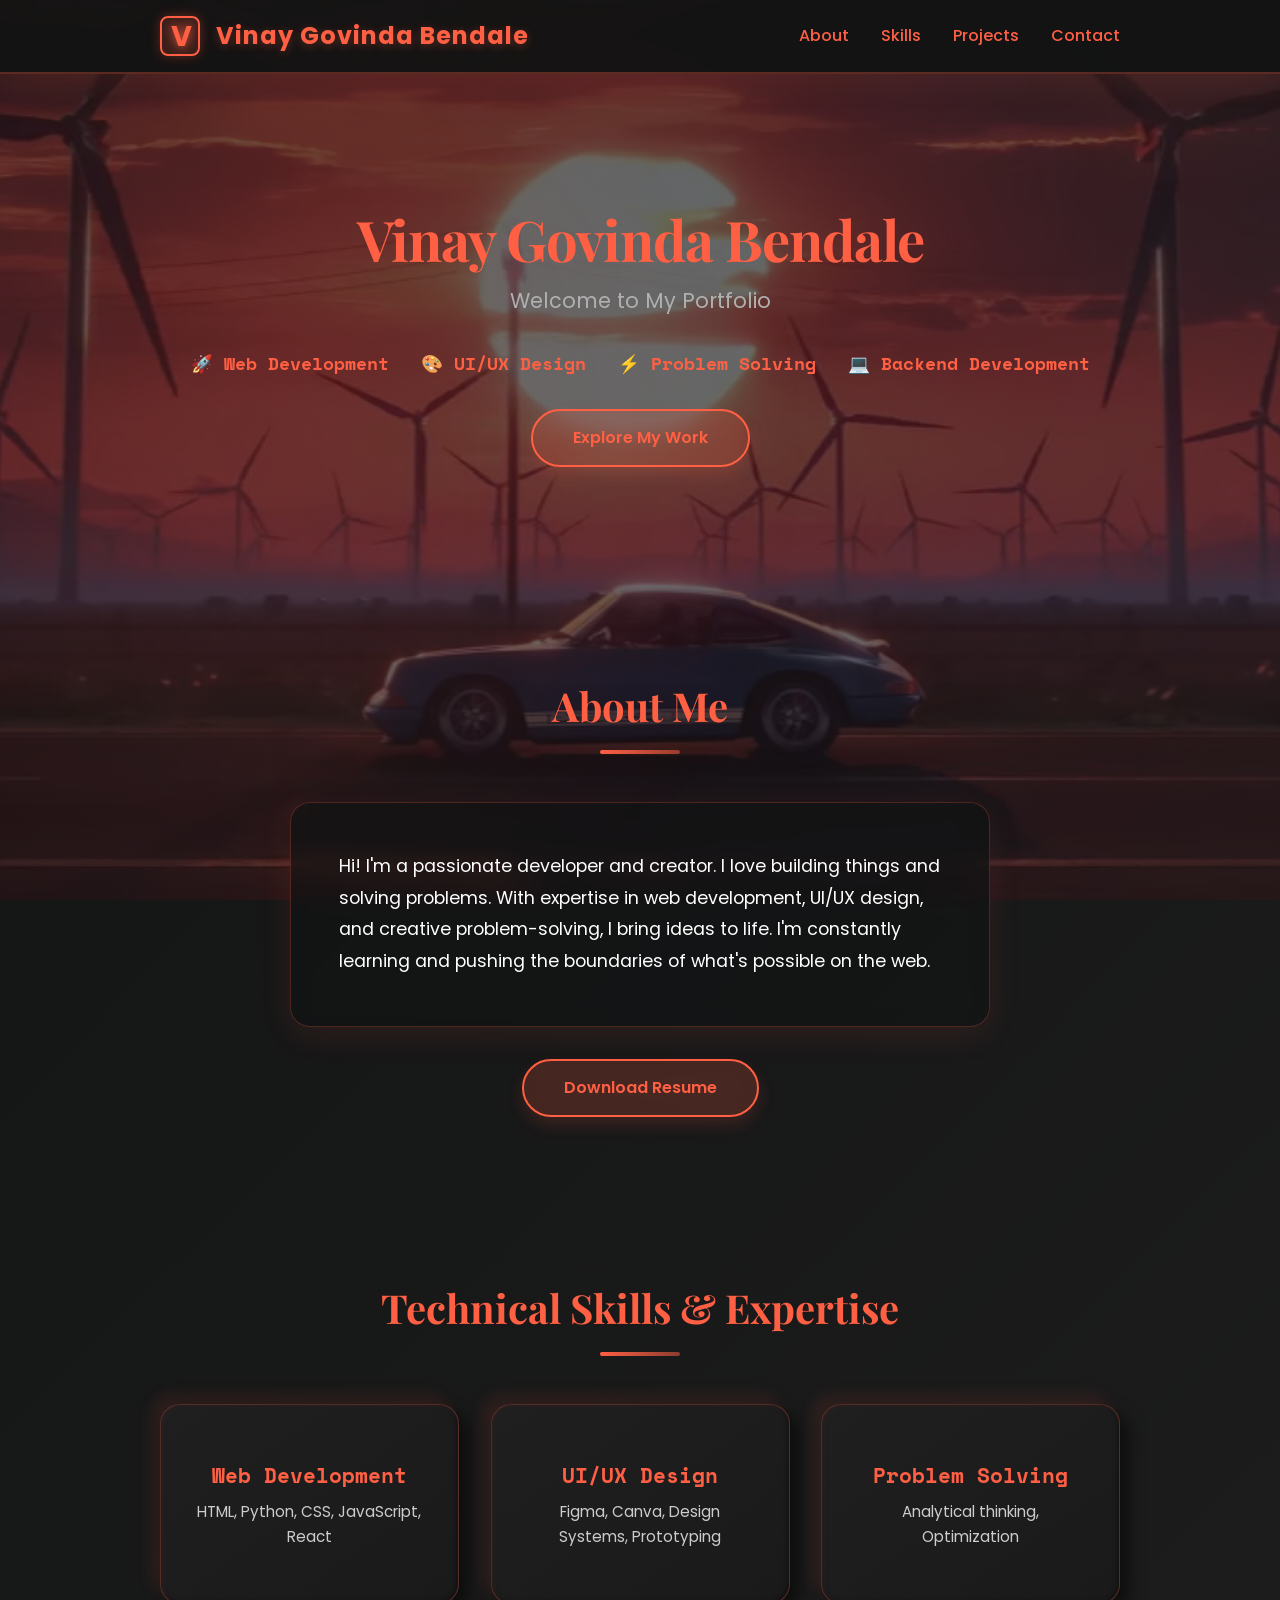
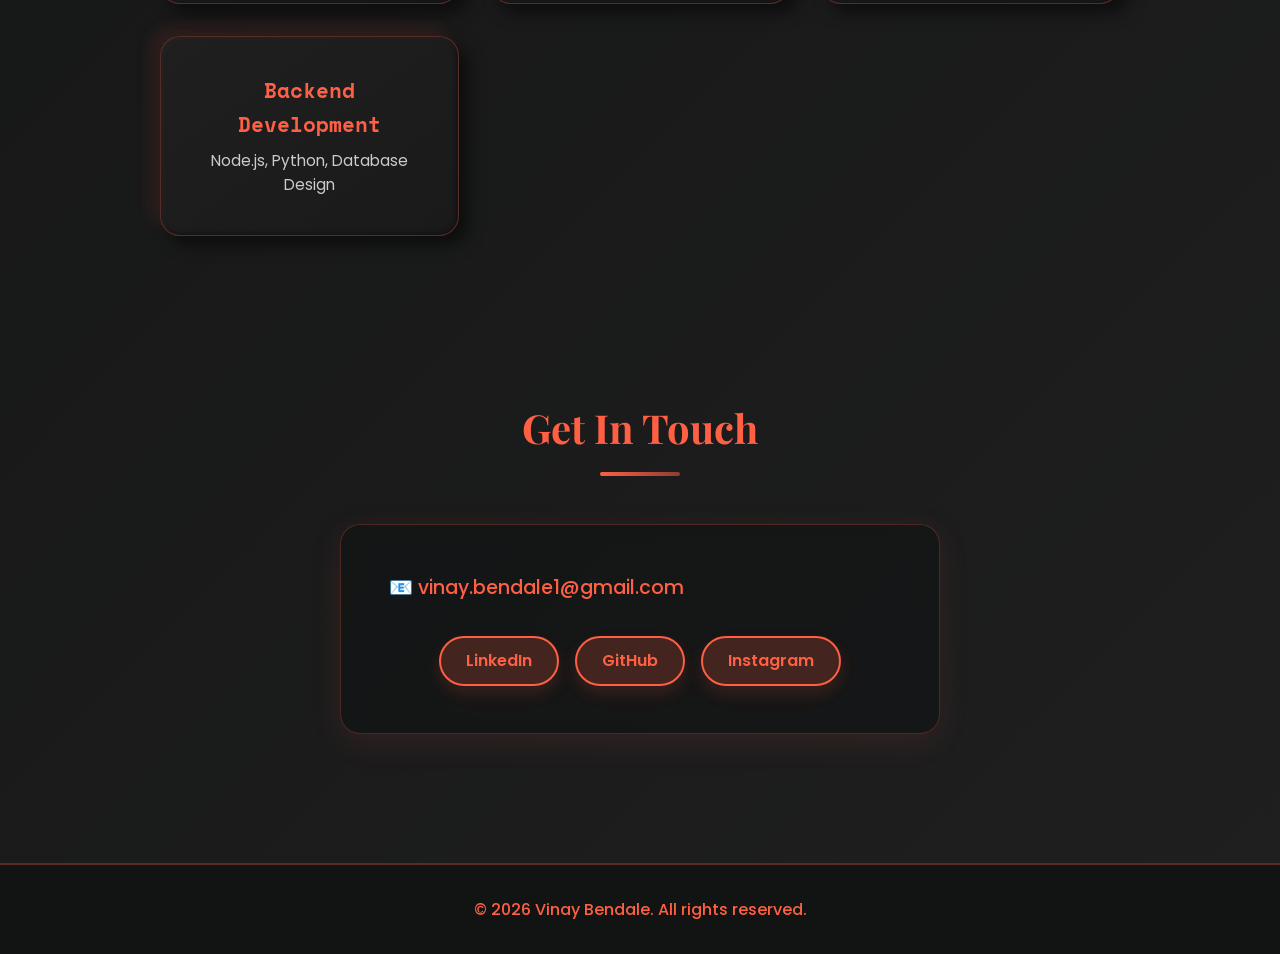
==== commit 4c573c39: "upd" ====
--- a/index.html
+++ b/index.html
@@ -91,7 +91,7 @@
     <!-- Skills Section -->
     <section id="skills" class="skills">
         <div class="container">
-            <h2 class="section-title">Skills & Expertise</h2>
+            <h2 class="section-title">Technical Skills & Expertise</h2>
             <div class="skills-grid">
                 <div class="skill-card neomorphic">
                     <div class="skeleton-loader" id="skill-skeleton-1">
@@ -100,7 +100,7 @@
                     </div>
                     <div class="skill-content hidden" id="skill-1">
                         <h3>Web Development</h3>
-                        <p>HTML, CSS, JavaScript, React</p>
+                        <p>HTML, Python, CSS, JavaScript, React</p>
                     </div>
                 </div>
                 <div class="skill-card neomorphic">
@@ -110,7 +110,7 @@
                     </div>
                     <div class="skill-content hidden" id="skill-2">
                         <h3>UI/UX Design</h3>
-                        <p>Figma, Design Systems, Prototyping</p>
+                        <p>Figma, Canva, Design Systems, Prototyping</p>
                     </div>
                 </div>
                 <div class="skill-card neomorphic">
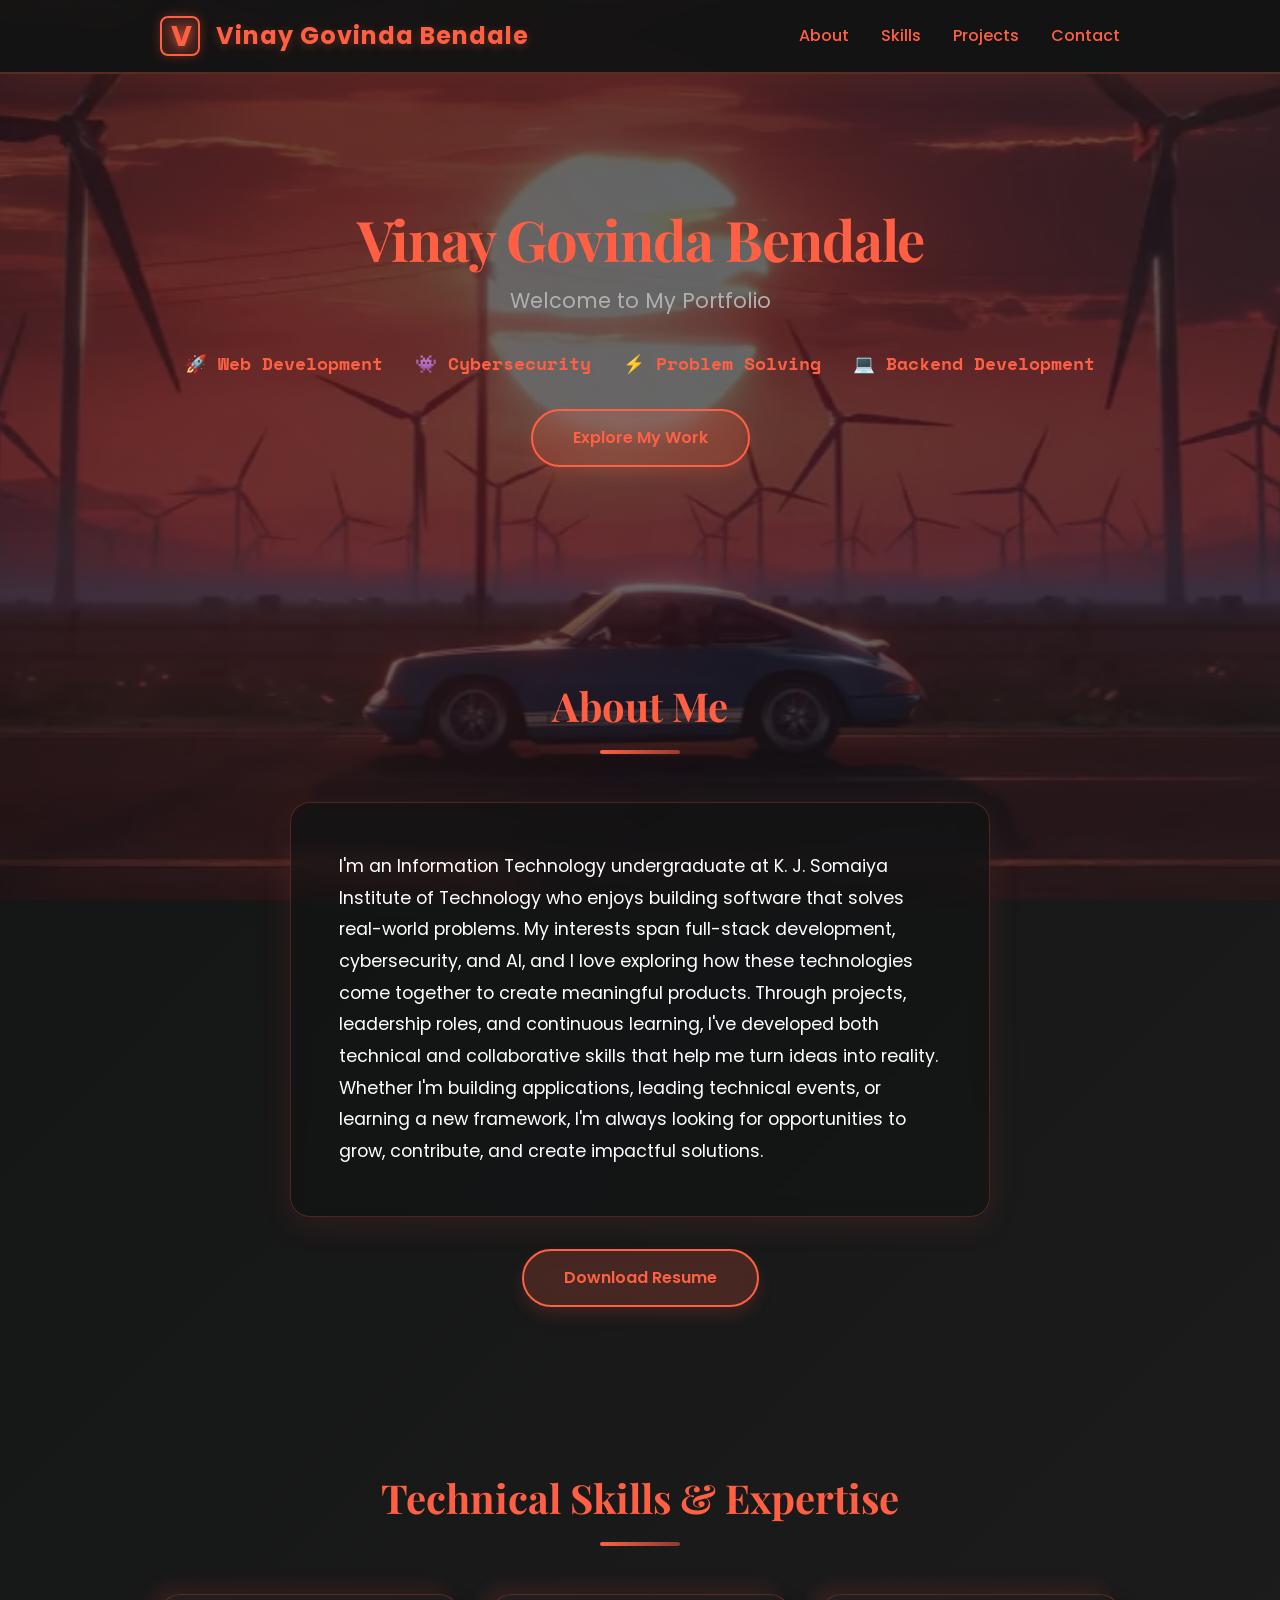
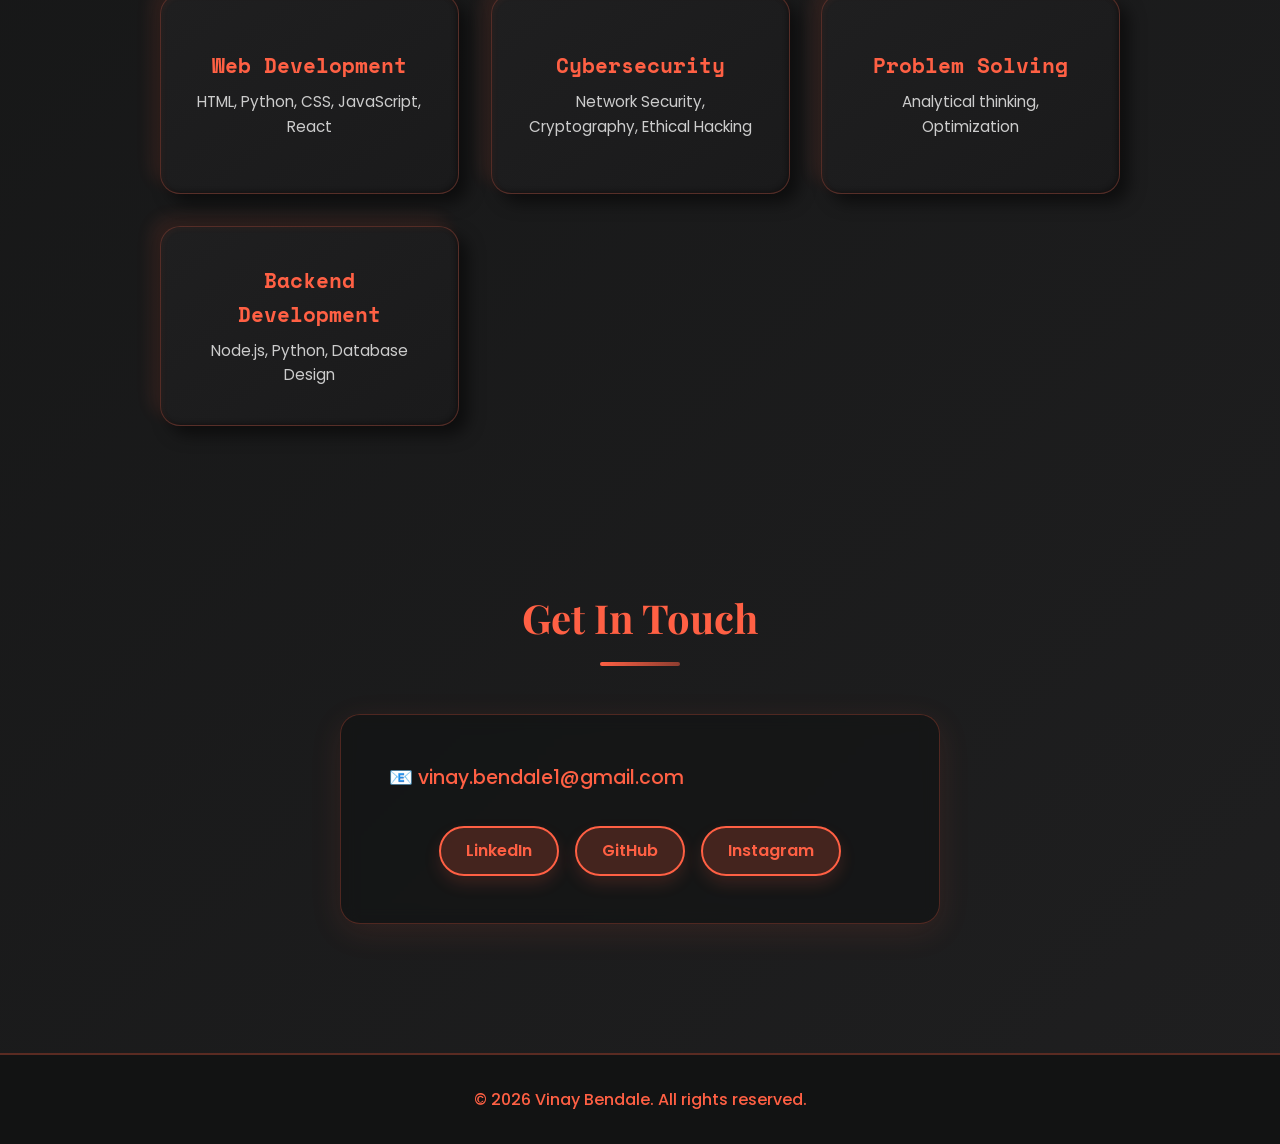
==== commit ddc04630: "upd" ====
--- a/index.html
+++ b/index.html
@@ -57,7 +57,7 @@
                 <!-- Scrolling Text Animation -->
                 <div class="scrolling-text">
                     <span class="scroll-item">🚀 Web Development</span>
-                    <span class="scroll-item">🎨 UI/UX Design</span>
+                    <span class="scroll-item">👾 Cybersecurity</span>
                     <span class="scroll-item">⚡ Problem Solving</span>
                     <span class="scroll-item">💻 Backend Development</span>
                 </div>
@@ -77,9 +77,10 @@
                     <div class="skeleton skeleton-text"></div>
                 </div>
                 <p class="about-text hidden" id="about-text">
-                    Hi! I'm a passionate developer and creator. I love building things and solving problems.
-                    With expertise in web development, UI/UX design, and creative problem-solving, I bring ideas to life.
-                    I'm constantly learning and pushing the boundaries of what's possible on the web.
+                    I'm an Information Technology undergraduate at K. J. Somaiya Institute of Technology who enjoys building software that solves real-world problems. 
+                    My interests span full-stack development, cybersecurity, and AI, and I love exploring how these technologies come together to create meaningful products. 
+                    Through projects, leadership roles, and continuous learning, I've developed both technical and collaborative skills that help me turn ideas into reality. 
+                    Whether I'm building applications, leading technical events, or learning a new framework, I'm always looking for opportunities to grow, contribute, and create impactful solutions.
                 </p>
             </div>
             <div class="about-actions">
@@ -109,8 +110,8 @@
                         <div class="skeleton skeleton-text"></div>
                     </div>
                     <div class="skill-content hidden" id="skill-2">
-                        <h3>UI/UX Design</h3>
-                        <p>Figma, Canva, Design Systems, Prototyping</p>
+                        <h3>Cybersecurity</h3>
+                        <p>Network Security, Cryptography, Ethical Hacking</p>
                     </div>
                 </div>
                 <div class="skill-card neomorphic">
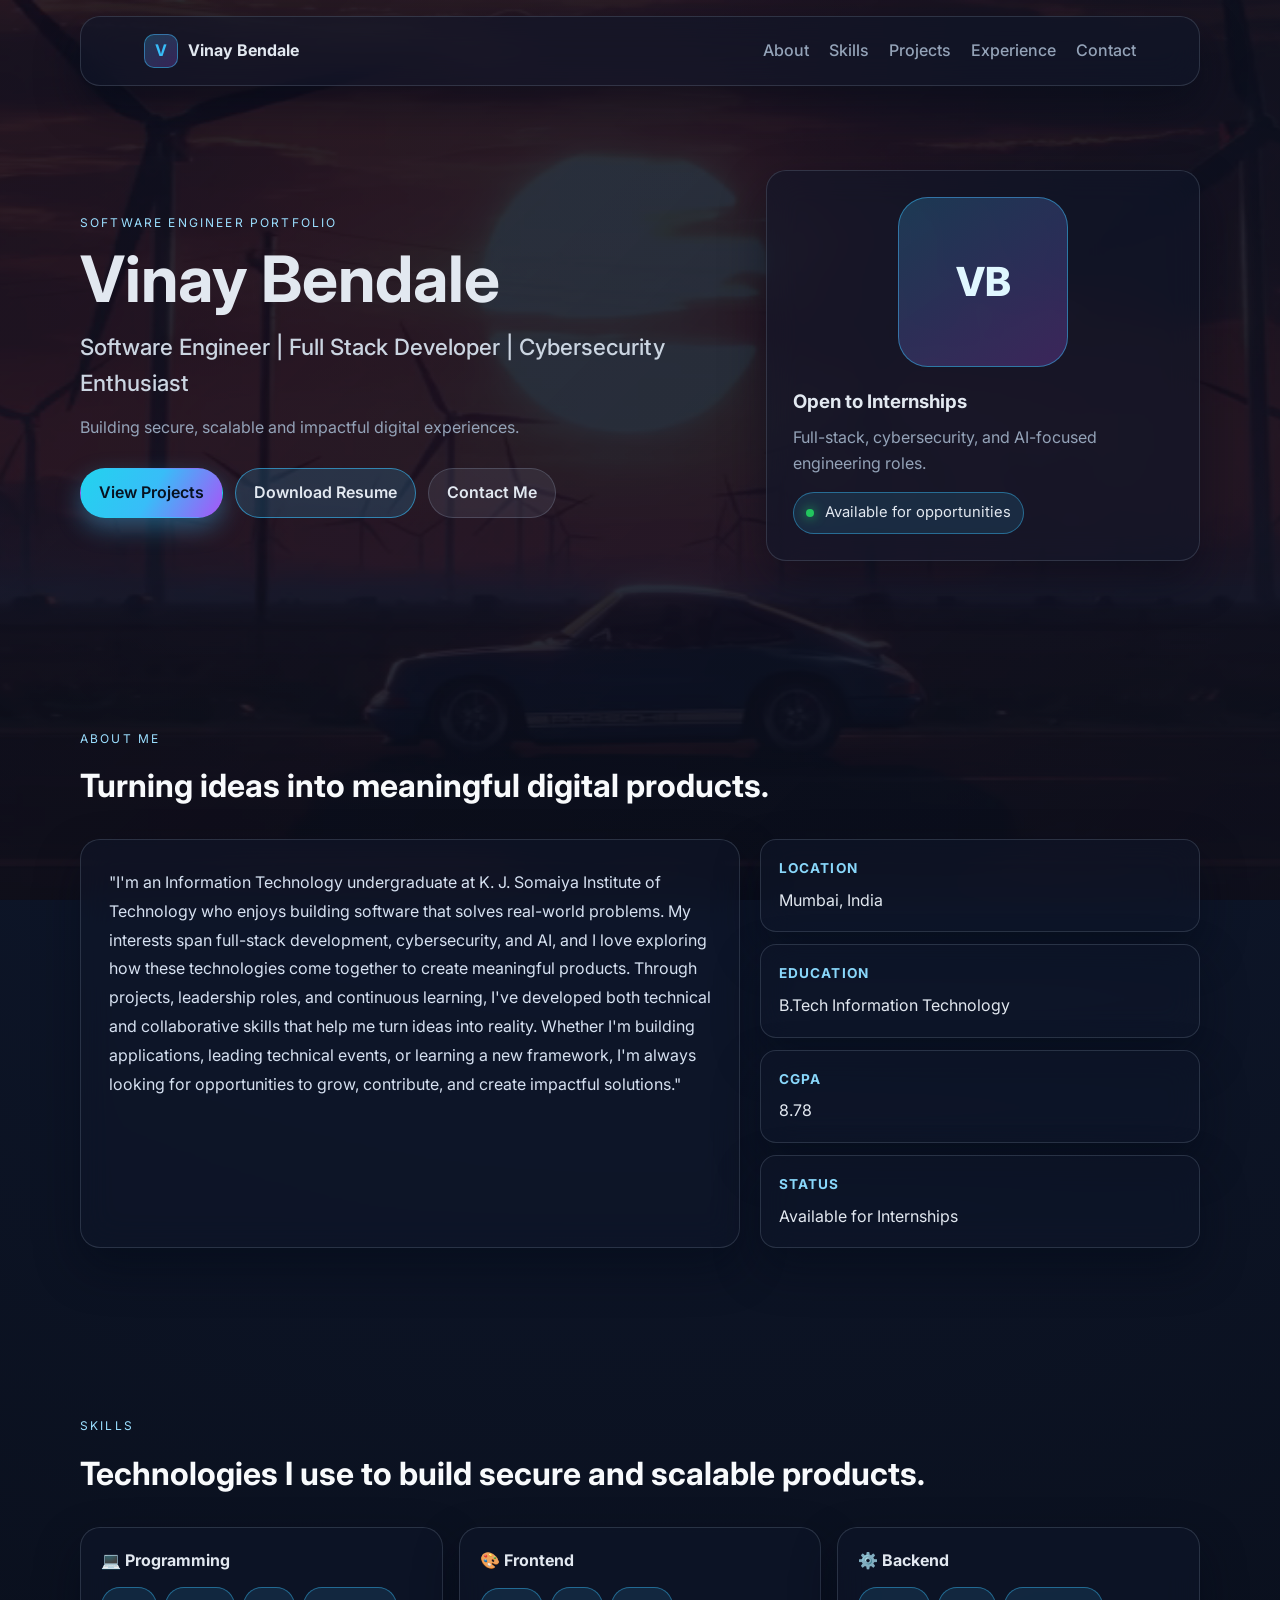
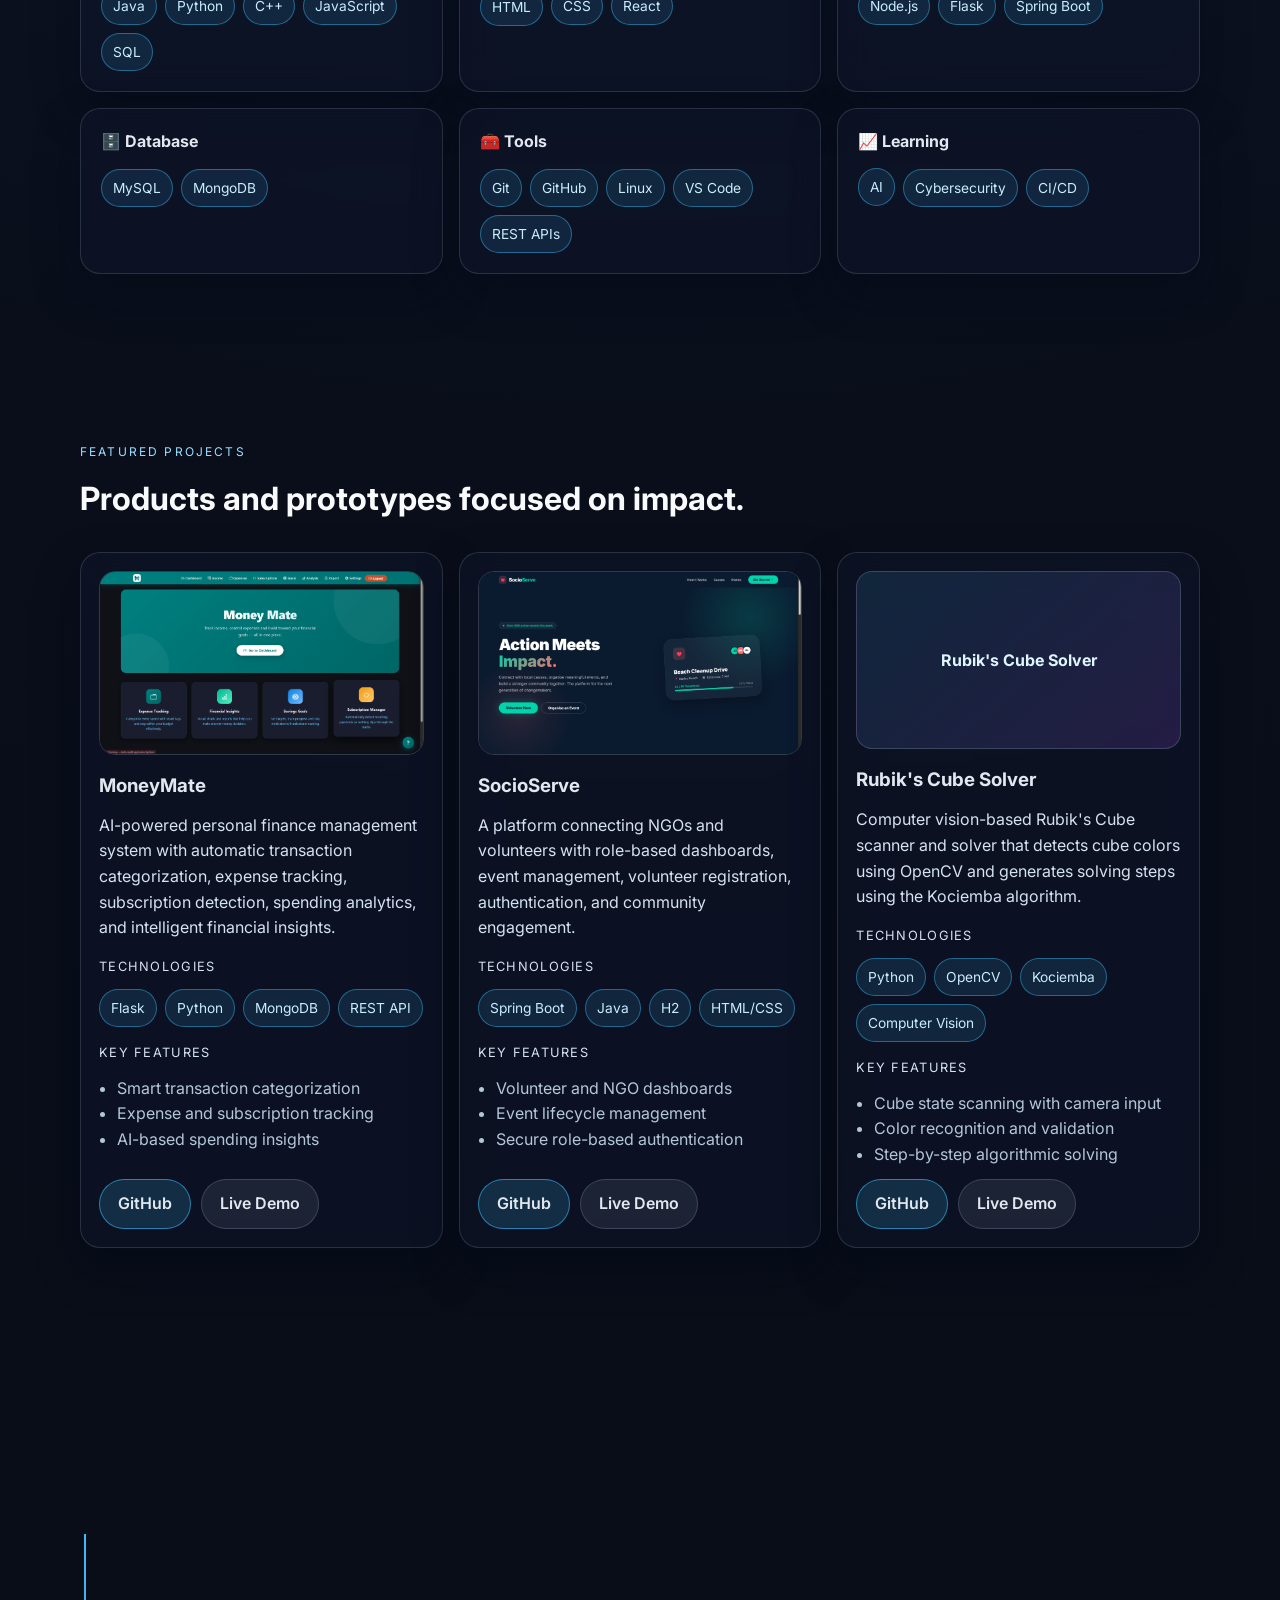
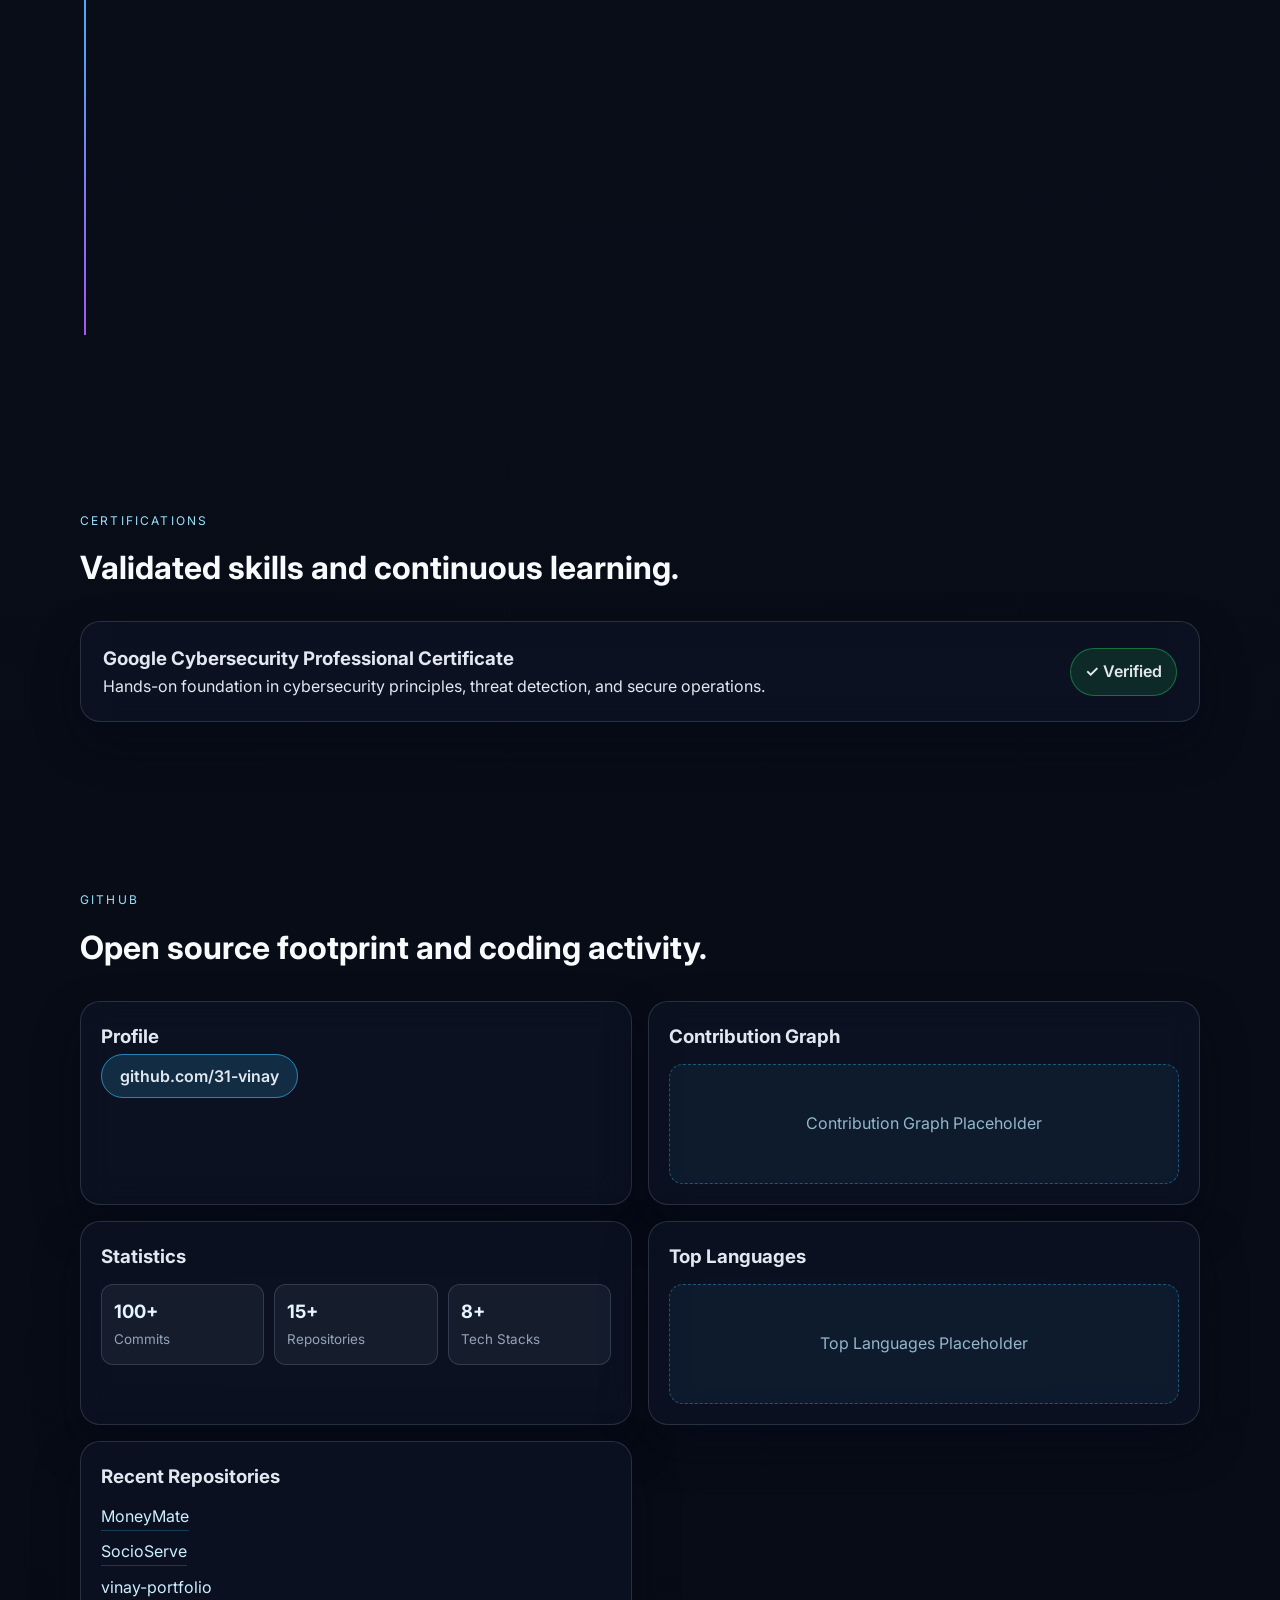
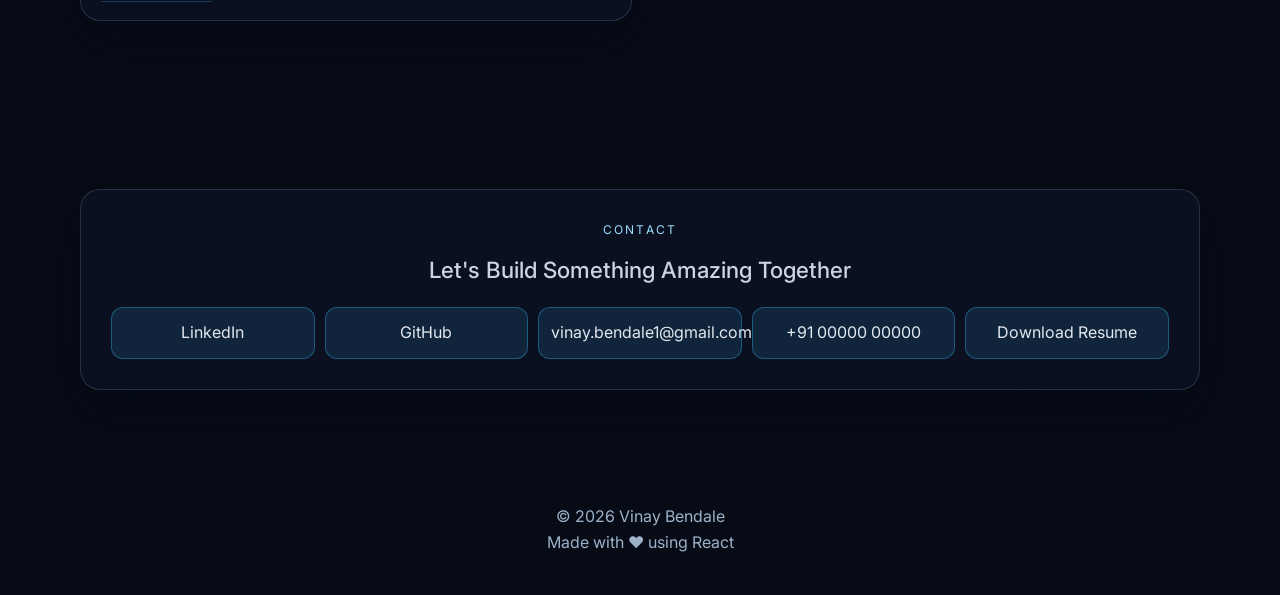
==== commit e15e25c1: "major upd 1" ====
--- a/index.html
+++ b/index.html
@@ -3,165 +3,309 @@
 <head>
     <meta charset="UTF-8">
     <meta name="viewport" content="width=device-width, initial-scale=1.0">
-    <title>Vinay - Portfolio</title>
+    <title>Vinay Bendale | Software Engineer Portfolio</title>
+    <meta name="description" content="Vinay Bendale - Software Engineer, Full Stack Developer, and Cybersecurity Enthusiast building secure, scalable and impactful digital experiences.">
+    <meta property="og:title" content="Vinay Bendale | Software Engineer Portfolio">
+    <meta property="og:description" content="Modern recruiter-friendly portfolio showcasing projects, skills, leadership, and contact details.">
+    <meta property="og:type" content="website">
+    <meta property="og:url" content="https://vinay-bendale-portfolio.vercel.app/">
+    <meta property="og:image" content="Website Photos/Portfolio.png">
+    <meta name="theme-color" content="#090E1A">
+    <link rel="icon" type="image/svg+xml" href="data:image/svg+xml,%3Csvg xmlns='http://www.w3.org/2000/svg' viewBox='0 0 100 100'%3E%3Cdefs%3E%3ClinearGradient id='g' x1='0' y1='0' x2='1' y2='1'%3E%3Cstop stop-color='%2338BDF8'/%3E%3Cstop offset='1' stop-color='%23A855F7'/%3E%3C/linearGradient%3E%3C/defs%3E%3Crect width='100' height='100' rx='22' fill='%23090E1A'/%3E%3Cpath d='M24 24h16l10 34 10-34h16L58 78H42L24 24z' fill='url(%23g)'/%3E%3C/svg%3E">
     <link rel="preconnect" href="https://fonts.googleapis.com">
     <link rel="preconnect" href="https://fonts.gstatic.com" crossorigin>
-    <link href="https://fonts.googleapis.com/css2?family=Poppins:wght@300;400;600;700&family=Space+Mono:wght@400;700&family=Playfair+Display:wght@700&display=swap" rel="stylesheet">
+    <link href="https://fonts.googleapis.com/css2?family=Inter:wght@300;400;500;600;700;800;900&display=swap" rel="stylesheet">
     <link rel="stylesheet" href="styles.css">
-    <link rel="preload" as="video" href="background-mobile.mp4" type="video/mp4">
-    <!-- Vercel Web Analytics -->
     <script defer src="https://cdn.vercel-insights.com/v1/script.js"></script>
-    <!-- Vercel Speed Insights -->
     <script>
         window.si = window.si || function () { (window.siq = window.siq || []).push(arguments); };
     </script>
     <script defer src="/_vercel/speed-insights/script.js"></script>
 </head>
 <body>
-    <!-- Animated Background Video -->
-    <div class="video-background">
-       <video autoplay muted loop playsinline preload="auto">
-         <source src="background-mobile.mp4" media="(max-width: 768px)" type="video/mp4">
-         <source src="background-desktop.mp4" type="video/mp4">
-         <source src="background-mobile.mp4" type="video/mp4; codecs=hevc">
-         <source src="background-mobile.webm" type="video/webm">
-       </video>
-      <div class="video-overlay"></div>
+    <div class="video-background" aria-hidden="true">
+        <video autoplay muted loop playsinline preload="auto">
+            <source src="background-mobile.mp4" media="(max-width: 768px)" type="video/mp4">
+            <source src="background-desktop.mp4" type="video/mp4">
+            <source src="background-mobile.mp4" type="video/mp4; codecs=hevc">
+            <source src="background-mobile.webm" type="video/webm">
+        </video>
+        <div class="video-overlay"></div>
     </div>
 
-    <!-- Mouse Cursor Glow Effect -->
-    <div class="cursor-glow"></div>
-
-    <!-- Navigation -->
-    <nav class="navbar">
-        <div class="container">
-            <div class="logo-glass">
-                <span class="logo-v">V</span>
-                Vinay Govinda Bendale
-            </div>
-            <ul class="nav-links">
-                <li><a href="#about">About</a></li>
-                <li><a href="#skills">Skills</a></li>
-                <li><a href="projects.html">Projects</a></li>
-                <li><a href="#contact">Contact</a></li>
-            </ul>
+    <div class="cursor-glow" aria-hidden="true"></div>
+
+    <header class="site-header glass">
+        <div class="container nav-wrap">
+            <a href="#home" class="brand">
+                <span class="brand-mark">V</span>
+                <span>Vinay Bendale</span>
+            </a>
+            <nav aria-label="Main navigation">
+                <ul class="nav-links">
+                    <li><a href="#about">About</a></li>
+                    <li><a href="#skills">Skills</a></li>
+                    <li><a href="#projects">Projects</a></li>
+                    <li><a href="#experience">Experience</a></li>
+                    <li><a href="#contact">Contact</a></li>
+                </ul>
+            </nav>
         </div>
-    </nav>
-
-    <!-- Hero Section -->
-    <section class="hero">
-        <div class="container">
-            <div class="hero-content">
-                <h1 class="hero-title animate-title">Vinay Govinda Bendale</h1>
-                <p class="hero-subtitle animate-subtitle">Welcome to My Portfolio</p>
-                <!-- Scrolling Text Animation -->
-                <div class="scrolling-text">
-                    <span class="scroll-item">🚀 Web Development</span>
-                    <span class="scroll-item">👾 Cybersecurity</span>
-                    <span class="scroll-item">⚡ Problem Solving</span>
-                    <span class="scroll-item">💻 Backend Development</span>
-                </div>
-                <a class="glass-button" href="projects.html">Explore My Work</a>
-            </div>
-        </div>
-    </section>
-
-    <!-- About Section -->
-    <section id="about" class="about">
-        <div class="container">
-            <h2 class="section-title">About Me</h2>
-            <div class="about-card glass-morphic">
-                <div class="skeleton-loader" id="about-skeleton">
-                    <div class="skeleton skeleton-text"></div>
-                    <div class="skeleton skeleton-text"></div>
-                    <div class="skeleton skeleton-text"></div>
-                </div>
-                <p class="about-text hidden" id="about-text">
-                    I'm an Information Technology undergraduate at K. J. Somaiya Institute of Technology who enjoys building software that solves real-world problems. 
-                    My interests span full-stack development, cybersecurity, and AI, and I love exploring how these technologies come together to create meaningful products. 
-                    Through projects, leadership roles, and continuous learning, I've developed both technical and collaborative skills that help me turn ideas into reality. 
-                    Whether I'm building applications, leading technical events, or learning a new framework, I'm always looking for opportunities to grow, contribute, and create impactful solutions.
-                </p>
-            </div>
-            <div class="about-actions">
-                <a class="glass-button" href="Vinay Bendale Resume.pdf" download="Vinay_Govinda_Bendale_Resume.pdf">Download Resume</a>
-            </div>
-        </div>
-    </section>
-
-    <!-- Skills Section -->
-    <section id="skills" class="skills">
-        <div class="container">
-            <h2 class="section-title">Technical Skills & Expertise</h2>
-            <div class="skills-grid">
-                <div class="skill-card neomorphic">
-                    <div class="skeleton-loader" id="skill-skeleton-1">
-                        <div class="skeleton skeleton-header"></div>
-                        <div class="skeleton skeleton-text"></div>
+    </header>
+
+    <main>
+        <section id="home" class="hero section">
+            <div class="container hero-grid">
+                <div class="hero-copy reveal">
+                    <p class="eyebrow">Software Engineer Portfolio</p>
+                    <h1>Vinay Bendale</h1>
+                    <h2>Software Engineer | Full Stack Developer | Cybersecurity Enthusiast</h2>
+                    <p class="hero-tagline">Building secure, scalable and impactful digital experiences.</p>
+                    <div class="hero-actions">
+                        <a class="btn btn-primary" href="#projects">View Projects</a>
+                        <a class="btn btn-secondary" href="Vinay Bendale Resume.pdf" download="Vinay_Bendale_Resume.pdf">Download Resume</a>
+                        <a class="btn btn-ghost" href="#contact">Contact Me</a>
                     </div>
-                    <div class="skill-content hidden" id="skill-1">
-                        <h3>Web Development</h3>
-                        <p>HTML, Python, CSS, JavaScript, React</p>
+                </div>
+                <div class="hero-visual reveal" data-delay="120">
+                    <article class="profile-card glass">
+                        <div class="profile-photo" role="img" aria-label="Vinay Bendale profile photo placeholder">
+                            <span>VB</span>
+                        </div>
+                        <h3>Open to Internships</h3>
+                        <p>Full-stack, cybersecurity, and AI-focused engineering roles.</p>
+                        <div class="status-pill">
+                            <span class="status-dot"></span>
+                            Available for opportunities
+                        </div>
+                    </article>
+                </div>
+            </div>
+        </section>
+
+        <section id="about" class="section">
+            <div class="container">
+                <div class="section-heading reveal">
+                    <p class="eyebrow">About Me</p>
+                    <h2>Turning ideas into meaningful digital products.</h2>
+                </div>
+                <div class="about-grid">
+                    <article class="glass about-card reveal">
+                        <p>
+                            "I'm an Information Technology undergraduate at K. J. Somaiya Institute of Technology who enjoys building software that solves real-world problems. My interests span full-stack development, cybersecurity, and AI, and I love exploring how these technologies come together to create meaningful products. Through projects, leadership roles, and continuous learning, I've developed both technical and collaborative skills that help me turn ideas into reality. Whether I'm building applications, leading technical events, or learning a new framework, I'm always looking for opportunities to grow, contribute, and create impactful solutions."
+                        </p>
+                    </article>
+                    <div class="about-meta">
+                        <article class="glass mini-card reveal"><h3>Location</h3><p>Mumbai, India</p></article>
+                        <article class="glass mini-card reveal" data-delay="60"><h3>Education</h3><p>B.Tech Information Technology</p></article>
+                        <article class="glass mini-card reveal" data-delay="120"><h3>CGPA</h3><p>8.78</p></article>
+                        <article class="glass mini-card reveal" data-delay="180"><h3>Status</h3><p>Available for Internships</p></article>
                     </div>
                 </div>
-                <div class="skill-card neomorphic">
-                    <div class="skeleton-loader" id="skill-skeleton-2">
-                        <div class="skeleton skeleton-header"></div>
-                        <div class="skeleton skeleton-text"></div>
+            </div>
+        </section>
+
+        <section id="skills" class="section">
+            <div class="container">
+                <div class="section-heading reveal">
+                    <p class="eyebrow">Skills</p>
+                    <h2>Technologies I use to build secure and scalable products.</h2>
+                </div>
+                <div class="skills-grid">
+                    <article class="glass skill-group reveal">
+                        <h3>💻 Programming</h3>
+                        <div class="badges"><span>Java</span><span>Python</span><span>C++</span><span>JavaScript</span><span>SQL</span></div>
+                    </article>
+                    <article class="glass skill-group reveal">
+                        <h3>🎨 Frontend</h3>
+                        <div class="badges"><span>HTML</span><span>CSS</span><span>React</span></div>
+                    </article>
+                    <article class="glass skill-group reveal">
+                        <h3>⚙️ Backend</h3>
+                        <div class="badges"><span>Node.js</span><span>Flask</span><span>Spring Boot</span></div>
+                    </article>
+                    <article class="glass skill-group reveal">
+                        <h3>🗄️ Database</h3>
+                        <div class="badges"><span>MySQL</span><span>MongoDB</span></div>
+                    </article>
+                    <article class="glass skill-group reveal">
+                        <h3>🧰 Tools</h3>
+                        <div class="badges"><span>Git</span><span>GitHub</span><span>Linux</span><span>VS Code</span><span>REST APIs</span></div>
+                    </article>
+                    <article class="glass skill-group reveal">
+                        <h3>📈 Learning</h3>
+                        <div class="badges"><span>AI</span><span>Cybersecurity</span><span>CI/CD</span></div>
+                    </article>
+                </div>
+            </div>
+        </section>
+
+        <section id="projects" class="section">
+            <div class="container">
+                <div class="section-heading reveal">
+                    <p class="eyebrow">Featured Projects</p>
+                    <h2>Products and prototypes focused on impact.</h2>
+                </div>
+                <div class="projects-grid">
+                    <article class="glass project-card reveal">
+                        <div class="project-image-wrap"><img src="Website Photos/MoneyMate.png" alt="MoneyMate screenshot placeholder" loading="lazy"></div>
+                        <h3>MoneyMate</h3>
+                        <p>AI-powered personal finance management system with automatic transaction categorization, expense tracking, subscription detection, spending analytics, and intelligent financial insights.</p>
+                        <p class="meta-title">Technologies</p>
+                        <div class="badges"><span>Flask</span><span>Python</span><span>MongoDB</span><span>REST API</span></div>
+                        <p class="meta-title">Key Features</p>
+                        <ul>
+                            <li>Smart transaction categorization</li>
+                            <li>Expense and subscription tracking</li>
+                            <li>AI-based spending insights</li>
+                        </ul>
+                        <div class="project-actions">
+                            <a class="btn btn-secondary" href="https://github.com/31-vinay/MoneyMate" target="_blank" rel="noopener noreferrer">GitHub</a>
+                            <a class="btn btn-ghost" href="#" aria-label="MoneyMate live demo placeholder">Live Demo</a>
+                        </div>
+                    </article>
+
+                    <article class="glass project-card reveal" data-delay="80">
+                        <div class="project-image-wrap"><img src="Website Photos/SocioServe.png" alt="SocioServe screenshot placeholder" loading="lazy"></div>
+                        <h3>SocioServe</h3>
+                        <p>A platform connecting NGOs and volunteers with role-based dashboards, event management, volunteer registration, authentication, and community engagement.</p>
+                        <p class="meta-title">Technologies</p>
+                        <div class="badges"><span>Spring Boot</span><span>Java</span><span>H2</span><span>HTML/CSS</span></div>
+                        <p class="meta-title">Key Features</p>
+                        <ul>
+                            <li>Volunteer and NGO dashboards</li>
+                            <li>Event lifecycle management</li>
+                            <li>Secure role-based authentication</li>
+                        </ul>
+                        <div class="project-actions">
+                            <a class="btn btn-secondary" href="https://github.com/31-vinay/SocioServe" target="_blank" rel="noopener noreferrer">GitHub</a>
+                            <a class="btn btn-ghost" href="#" aria-label="SocioServe live demo placeholder">Live Demo</a>
+                        </div>
+                    </article>
+
+                    <article class="glass project-card reveal" data-delay="160">
+                        <div class="project-image-wrap project-placeholder"><span>Rubik's Cube Solver</span></div>
+                        <h3>Rubik's Cube Solver</h3>
+                        <p>Computer vision-based Rubik's Cube scanner and solver that detects cube colors using OpenCV and generates solving steps using the Kociemba algorithm.</p>
+                        <p class="meta-title">Technologies</p>
+                        <div class="badges"><span>Python</span><span>OpenCV</span><span>Kociemba</span><span>Computer Vision</span></div>
+                        <p class="meta-title">Key Features</p>
+                        <ul>
+                            <li>Cube state scanning with camera input</li>
+                            <li>Color recognition and validation</li>
+                            <li>Step-by-step algorithmic solving</li>
+                        </ul>
+                        <div class="project-actions">
+                            <a class="btn btn-secondary" href="https://github.com/31-vinay" target="_blank" rel="noopener noreferrer">GitHub</a>
+                            <a class="btn btn-ghost" href="#" aria-label="Rubik's Cube Solver live demo placeholder">Live Demo</a>
+                        </div>
+                    </article>
+                </div>
+            </div>
+        </section>
+
+        <section id="experience" class="section">
+            <div class="container">
+                <div class="section-heading reveal">
+                    <p class="eyebrow">Experience & Leadership</p>
+                    <h2>Roles where I led, organized, and delivered.</h2>
+                </div>
+                <div class="timeline">
+                    <article class="glass timeline-item reveal">
+                        <h3>Chief Technical Officer</h3>
+                        <p>IEEE KJSIT</p>
+                    </article>
+                    <article class="glass timeline-item reveal">
+                        <h3>Organizing Head</h3>
+                        <p>SCORE Annual Sports Event</p>
+                    </article>
+                    <article class="glass timeline-item reveal">
+                        <h3>Organizing Head</h3>
+                        <p>SURGE Cultural Fest</p>
+                    </article>
+                    <article class="glass timeline-item reveal">
+                        <h3>Student Fundraiser</h3>
+                        <p>Aapka Sahara Foundation</p>
+                    </article>
+                </div>
+            </div>
+        </section>
+
+        <section id="certifications" class="section">
+            <div class="container">
+                <div class="section-heading reveal">
+                    <p class="eyebrow">Certifications</p>
+                    <h2>Validated skills and continuous learning.</h2>
+                </div>
+                <article class="glass certification-card reveal">
+                    <div>
+                        <h3>Google Cybersecurity Professional Certificate</h3>
+                        <p>Hands-on foundation in cybersecurity principles, threat detection, and secure operations.</p>
                     </div>
-                    <div class="skill-content hidden" id="skill-2">
-                        <h3>Cybersecurity</h3>
-                        <p>Network Security, Cryptography, Ethical Hacking</p>
+                    <span class="verify-badge">✓ Verified</span>
+                </article>
+            </div>
+        </section>
+
+        <section id="github" class="section">
+            <div class="container">
+                <div class="section-heading reveal">
+                    <p class="eyebrow">GitHub</p>
+                    <h2>Open source footprint and coding activity.</h2>
+                </div>
+                <div class="github-grid">
+                    <article class="glass github-card reveal">
+                        <h3>Profile</h3>
+                        <a class="btn btn-secondary" href="https://github.com/31-vinay" target="_blank" rel="noopener noreferrer">github.com/31-vinay</a>
+                    </article>
+                    <article class="glass github-card reveal">
+                        <h3>Contribution Graph</h3>
+                        <div class="placeholder">Contribution Graph Placeholder</div>
+                    </article>
+                    <article class="glass github-card reveal">
+                        <h3>Statistics</h3>
+                        <div class="stats-grid">
+                            <div><strong>100+</strong><span>Commits</span></div>
+                            <div><strong>15+</strong><span>Repositories</span></div>
+                            <div><strong>8+</strong><span>Tech Stacks</span></div>
+                        </div>
+                    </article>
+                    <article class="glass github-card reveal">
+                        <h3>Top Languages</h3>
+                        <div class="placeholder">Top Languages Placeholder</div>
+                    </article>
+                    <article class="glass github-card reveal">
+                        <h3>Recent Repositories</h3>
+                        <ul class="repo-list">
+                            <li><a href="https://github.com/31-vinay/MoneyMate" target="_blank" rel="noopener noreferrer">MoneyMate</a></li>
+                            <li><a href="https://github.com/31-vinay/SocioServe" target="_blank" rel="noopener noreferrer">SocioServe</a></li>
+                            <li><a href="https://github.com/31-vinay/vinay-portfolio" target="_blank" rel="noopener noreferrer">vinay-portfolio</a></li>
+                        </ul>
+                    </article>
+                </div>
+            </div>
+        </section>
+
+        <section id="contact" class="section">
+            <div class="container">
+                <article class="glass contact-cta reveal">
+                    <p class="eyebrow">Contact</p>
+                    <h2>Let's Build Something Amazing Together</h2>
+                    <div class="contact-grid">
+                        <a href="https://www.linkedin.com/in/vinaybendale" target="_blank" rel="noopener noreferrer">LinkedIn</a>
+                        <a href="https://github.com/31-vinay" target="_blank" rel="noopener noreferrer">GitHub</a>
+                        <a href="mailto:vinay.bendale1@gmail.com">vinay.bendale1@gmail.com</a>
+                        <a href="tel:+910000000000">+91 00000 00000</a>
+                        <a href="Vinay Bendale Resume.pdf" download="Vinay_Bendale_Resume.pdf">Download Resume</a>
                     </div>
-                </div>
-                <div class="skill-card neomorphic">
-                    <div class="skeleton-loader" id="skill-skeleton-3">
-                        <div class="skeleton skeleton-header"></div>
-                        <div class="skeleton skeleton-text"></div>
-                    </div>
-                    <div class="skill-content hidden" id="skill-3">
-                        <h3>Problem Solving</h3>
-                        <p>Analytical thinking, Optimization</p>
-                    </div>
-                </div>
-                <div class="skill-card neomorphic">
-                    <div class="skeleton-loader" id="skill-skeleton-4">
-                        <div class="skeleton skeleton-header"></div>
-                        <div class="skeleton skeleton-text"></div>
-                    </div>
-                    <div class="skill-content hidden" id="skill-4">
-                        <h3>Backend Development</h3>
-                        <p>Node.js, Python, Database Design</p>
-                    </div>
-                </div>
-            </div>
-        </div>
-    </section>
-
-    <!-- Contact Section -->
-    <section id="contact" class="contact">
-        <div class="container">
-            <h2 class="section-title">Get In Touch</h2>
-            <div class="contact-card glass-morphic">
-                <div class="skeleton-loader" id="contact-skeleton">
-                    <div class="skeleton skeleton-text"></div>
-                    <div class="skeleton skeleton-text"></div>
-                </div>
-                <div class="contact-content hidden" id="contact-content">
-                    <p class="contact-email">📧 vinay.bendale1@gmail.com</p>
-                    <div class="social-links">
-                        <a href="https://www.linkedin.com/in/vinaybendale" target="_blank" rel="noopener noreferrer" class="social-btn glass-button">LinkedIn</a>
-                        <a href="https://github.com/31-vinay" target="_blank" rel="noopener noreferrer" class="social-btn glass-button">GitHub</a>
-                        <a href="https://www.instagram.com/_vinay3112_/" target="_blank" rel="noopener noreferrer" class="social-btn glass-button">Instagram</a>
-                    </div>
-                </div>
-            </div>
-        </div>
-    </section>
-
-    <!-- Footer -->
-    <footer class="footer-glass">
-        <p>&copy; 2026 Vinay Bendale. All rights reserved.</p>
+                </article>
+            </div>
+        </section>
+    </main>
+
+    <footer class="site-footer">
+        <p>© 2026 Vinay Bendale</p>
+        <p>Made with ❤️ using React</p>
     </footer>
 
     <script src="script.js"></script>
--- a/styles.css
+++ b/styles.css
@@ -1,87 +1,68 @@
+:root {
+    --bg: #090e1a;
+    --bg-soft: #0f172a;
+    --text: #e2e8f0;
+    --muted: #94a3b8;
+    --accent: #38bdf8;
+    --accent-2: #a855f7;
+    --glass: rgba(15, 23, 42, 0.55);
+    --glass-border: rgba(148, 163, 184, 0.22);
+    --shadow: 0 20px 45px rgba(2, 8, 23, 0.45);
+}
+
 * {
     margin: 0;
     padding: 0;
     box-sizing: border-box;
-    -webkit-tap-highlight-color: transparent;
-    -webkit-user-select: none;
-    -moz-user-select: none;
-    -ms-user-select: none;
-    user-select: none;
-    -webkit-touch-callout: none;
-    outline: none;
 }
 
 html {
-    cursor: url('data:image/svg+xml;utf8,<svg xmlns="http://www.w3.org/2000/svg" width="10" height="10" viewBox="0 0 10 10"><circle cx="5" cy="5" r="4" fill="%23FF6044"/></svg>') 5 5, pointer;
-    -webkit-tap-highlight-color: transparent;
-}
-
-*:focus {
-    outline: none;
-    -webkit-tap-highlight-color: transparent;
-}
-
-*:active {
-    -webkit-tap-highlight-color: transparent;
-}
-
-:root {
-    --neon-coral: #FF6044;
-    --space-black: #121313;
-    --light-bg: #1a1a1b;
-    --card-light: #252526;
-    --text-dark: #ffffff;
-    --text-light: #b0b0b0;
+    scroll-behavior: smooth;
 }
 
 body {
-    font-family: 'Poppins', sans-serif;
+    font-family: 'Inter', sans-serif;
+    background: radial-gradient(circle at top, #111c35 0%, var(--bg) 38%, #070b15 100%);
+    color: var(--text);
+    min-height: 100vh;
     line-height: 1.6;
-    color: var(--text-dark);
-    background: linear-gradient(135deg, var(--space-black) 0%, #1f1f20 100%);
-    min-height: 100vh;
+    overflow-x: hidden;
+}
+
+a {
+    color: inherit;
+    text-decoration: none;
+}
+
+img {
+    max-width: 100%;
+    display: block;
+}
+
+.container {
+    width: min(1120px, 92%);
+    margin: 0 auto;
+}
+
+.section {
+    padding: 84px 0;
     position: relative;
-    overflow-x: hidden;
-    -webkit-tap-highlight-color: transparent;
-    -webkit-touch-callout: none;
-}
-
-/* Mouse Cursor Glow Effect */
-.cursor-glow {
-    position: fixed;
-    width: 45px;
-    height: 45px;
-    background: radial-gradient(circle, rgba(255, 96, 68, 0.8) 0%, rgba(255, 96, 68, 0.4) 40%, rgba(255, 96, 68, 0) 70%);
-    border-radius: 50%;
-    pointer-events: none;
-    z-index: 9999;
-    filter: blur(18px);
-    box-shadow: 0 0 30px rgba(255, 96, 68, 0.6);
-    opacity: 0;
-    transform: translate(-22.5px, -22.5px);
-    transition: opacity 0.2s ease;
-    display: none;
-}
-
-@media (hover: hover) and (pointer: fine) {
-    .cursor-glow {
-        display: block;
-    }
-}
-
-.cursor-glow.active {
-    opacity: 1;
-}
-
-/* Video Background */
+    z-index: 2;
+}
+
+.glass {
+    background: var(--glass);
+    border: 1px solid var(--glass-border);
+    box-shadow: var(--shadow);
+    backdrop-filter: blur(16px);
+    border-radius: 20px;
+}
+
 .video-background {
     position: fixed;
-    top: 0;
-    left: 0;
-    width: 100%;
-    height: 100%;
-    z-index: -1;
-    overflow: hidden;
+    inset: 0;
+    z-index: -2;
+    pointer-events: none;
 }
 
 .video-background video {
@@ -92,881 +73,584 @@
     display: block;
 }
 
+.video-overlay {
+    position: absolute;
+    inset: 0;
+    background: linear-gradient(135deg, rgba(7, 11, 21, 0.58) 0%, rgba(9, 14, 26, 0.7) 100%);
+    z-index: 1;
+}
+
+.particles {
+    position: absolute;
+    inset: 0;
+}
+
+.particle {
+    position: absolute;
+    width: 4px;
+    height: 4px;
+    border-radius: 50%;
+    background: rgba(56, 189, 248, 0.65);
+    animation: particleFloat 18s linear infinite;
+}
+
+.cursor-glow {
+    position: fixed;
+    width: 280px;
+    height: 280px;
+    border-radius: 50%;
+    background: radial-gradient(circle, rgba(56, 189, 248, 0.22) 0%, rgba(56, 189, 248, 0) 70%);
+    transform: translate(-50%, -50%);
+    pointer-events: none;
+    z-index: 1;
+    opacity: 0;
+    transition: opacity 0.3s ease;
+}
+
+.cursor-glow.active {
+    opacity: 1;
+}
+
+.site-header {
+    position: sticky;
+    top: 16px;
+    width: min(1120px, 92%);
+    margin: 16px auto 0;
+    z-index: 20;
+}
+
+.nav-wrap {
+    min-height: 68px;
+    display: flex;
+    justify-content: space-between;
+    align-items: center;
+    padding: 12px 18px;
+}
+
+.brand {
+    display: inline-flex;
+    align-items: center;
+    gap: 10px;
+    font-weight: 700;
+}
+
+.brand-mark {
+    width: 34px;
+    height: 34px;
+    border-radius: 10px;
+    background: linear-gradient(145deg, rgba(56, 189, 248, 0.24), rgba(168, 85, 247, 0.24));
+    border: 1px solid rgba(56, 189, 248, 0.5);
+    display: inline-flex;
+    align-items: center;
+    justify-content: center;
+    color: var(--accent);
+}
+
+.nav-links {
+    list-style: none;
+    display: flex;
+    gap: 20px;
+}
+
+.nav-links a {
+    color: var(--muted);
+    font-weight: 500;
+    transition: color 0.3s ease;
+}
+
+.nav-links a:hover {
+    color: #d8f3ff;
+}
+
+.hero-grid {
+    display: grid;
+    grid-template-columns: 1.2fr 0.8fr;
+    gap: 36px;
+    align-items: center;
+}
+
+.eyebrow {
+    text-transform: uppercase;
+    letter-spacing: 0.18em;
+    font-size: 0.75rem;
+    color: #9bdfff;
+    margin-bottom: 12px;
+}
+
+h1 {
+    font-size: clamp(2.2rem, 6vw, 4rem);
+    line-height: 1.08;
+    margin-bottom: 16px;
+}
+
+h2 {
+    font-size: clamp(1.05rem, 2vw, 1.4rem);
+    color: #cbd5e1;
+    font-weight: 500;
+    margin-bottom: 14px;
+}
+
+.hero-tagline {
+    color: var(--muted);
+    max-width: 640px;
+}
+
+.hero-actions {
+    margin-top: 28px;
+    display: flex;
+    gap: 12px;
+    flex-wrap: wrap;
+}
+
+.btn {
+    border-radius: 999px;
+    padding: 11px 18px;
+    font-weight: 600;
+    border: 1px solid transparent;
+    transition: transform 0.25s ease, box-shadow 0.25s ease, background 0.25s ease, border-color 0.25s ease;
+}
+
+.btn:hover {
+    transform: translateY(-2px) scale(1.02);
+}
+
+.btn-primary {
+    background: linear-gradient(120deg, #22d3ee, #38bdf8, #a855f7);
+    color: #071220;
+    box-shadow: 0 10px 24px rgba(56, 189, 248, 0.38);
+}
+
+.btn-secondary {
+    background: rgba(56, 189, 248, 0.16);
+    border-color: rgba(56, 189, 248, 0.6);
+}
+
+.btn-secondary:hover {
+    box-shadow: 0 12px 26px rgba(56, 189, 248, 0.24);
+}
+
+.btn-ghost {
+    background: rgba(148, 163, 184, 0.12);
+    border-color: rgba(148, 163, 184, 0.28);
+}
+
+.profile-card {
+    padding: 26px;
+}
+
+.profile-photo {
+    width: 170px;
+    height: 170px;
+    margin: 0 auto 20px;
+    border-radius: 30px;
+    background: linear-gradient(145deg, rgba(56, 189, 248, 0.22), rgba(168, 85, 247, 0.25));
+    border: 1px solid rgba(56, 189, 248, 0.5);
+    display: grid;
+    place-items: center;
+}
+
+.profile-photo span {
+    font-size: 2.5rem;
+    font-weight: 800;
+    color: #e0f7ff;
+}
+
+.profile-card h3 {
+    margin-bottom: 8px;
+}
+
+.profile-card p {
+    color: var(--muted);
+    margin-bottom: 16px;
+}
+
+.status-pill {
+    border-radius: 999px;
+    border: 1px solid rgba(56, 189, 248, 0.45);
+    background: rgba(56, 189, 248, 0.13);
+    padding: 8px 12px;
+    width: fit-content;
+    font-size: 0.92rem;
+}
+
+.status-dot {
+    width: 8px;
+    height: 8px;
+    border-radius: 50%;
+    display: inline-block;
+    margin-right: 7px;
+    background: #22c55e;
+    box-shadow: 0 0 12px #22c55e;
+}
+
+.section-heading {
+    margin-bottom: 28px;
+}
+
+.section-heading h2 {
+    color: #f8fafc;
+    font-weight: 700;
+    font-size: clamp(1.45rem, 2.5vw, 2rem);
+}
+
+.about-grid {
+    display: grid;
+    grid-template-columns: 1.2fr 0.8fr;
+    gap: 20px;
+}
+
+.about-card {
+    padding: 28px;
+}
+
+.about-card p {
+    color: #d6e1f1;
+    line-height: 1.8;
+}
+
+.about-meta {
+    display: grid;
+    gap: 12px;
+}
+
+.mini-card {
+    padding: 18px;
+    border-radius: 16px;
+}
+
+.mini-card h3 {
+    font-size: 0.85rem;
+    text-transform: uppercase;
+    letter-spacing: 0.08em;
+    color: #89d7fa;
+}
+
+.mini-card p {
+    margin-top: 8px;
+}
+
+.skills-grid,
+.projects-grid,
+.github-grid {
+    display: grid;
+    gap: 16px;
+}
+
+.skills-grid {
+    grid-template-columns: repeat(3, minmax(0, 1fr));
+}
+
+.skill-group {
+    padding: 20px;
+}
+
+.skill-group h3 {
+    margin-bottom: 14px;
+    font-size: 1rem;
+}
+
+.badges {
+    display: flex;
+    gap: 8px;
+    flex-wrap: wrap;
+}
+
+.badges span {
+    padding: 7px 11px;
+    border-radius: 999px;
+    border: 1px solid rgba(56, 189, 248, 0.45);
+    background: rgba(56, 189, 248, 0.12);
+    color: #caecfb;
+    font-size: 0.86rem;
+    transition: transform 0.25s ease, box-shadow 0.25s ease;
+}
+
+.badges span:hover {
+    transform: translateY(-3px);
+    box-shadow: 0 10px 18px rgba(56, 189, 248, 0.18);
+}
+
+.projects-grid {
+    grid-template-columns: repeat(3, minmax(0, 1fr));
+}
+
+.project-card {
+    padding: 18px;
+    border-radius: 20px;
+    display: flex;
+    flex-direction: column;
+    gap: 12px;
+}
+
+.project-card h3 {
+    margin-top: 4px;
+}
+
+.project-card p {
+    color: #d5e2f0;
+}
+
+.project-card ul {
+    padding-left: 18px;
+    color: #b4c7d9;
+}
+
+.project-image-wrap {
+    border-radius: 16px;
+    overflow: hidden;
+    border: 1px solid rgba(148, 163, 184, 0.28);
+    min-height: 178px;
+}
+
+.project-image-wrap img {
+    width: 100%;
+    height: 100%;
+    object-fit: cover;
+}
+
+.project-placeholder {
+    display: grid;
+    place-items: center;
+    background: linear-gradient(140deg, rgba(56, 189, 248, 0.12), rgba(168, 85, 247, 0.16));
+}
+
+.project-placeholder span {
+    color: #dff6ff;
+    font-weight: 700;
+}
+
+.meta-title {
+    margin-top: 4px;
+    font-size: 0.8rem;
+    text-transform: uppercase;
+    letter-spacing: 0.1em;
+    color: #7dd3fc;
+}
+
+.project-actions {
+    margin-top: auto;
+    display: flex;
+    gap: 10px;
+    flex-wrap: wrap;
+}
+
+.timeline {
+    display: grid;
+    gap: 14px;
+    position: relative;
+    padding-left: 20px;
+}
+
+.timeline::before {
+    content: "";
+    position: absolute;
+    left: 4px;
+    top: 8px;
+    bottom: 8px;
+    width: 2px;
+    background: linear-gradient(var(--accent), var(--accent-2));
+}
+
+.timeline-item {
+    padding: 18px 20px;
+    position: relative;
+}
+
+.timeline-item::before {
+    content: "";
+    position: absolute;
+    left: -22px;
+    top: 23px;
+    width: 11px;
+    height: 11px;
+    border-radius: 50%;
+    background: var(--accent);
+    box-shadow: 0 0 14px rgba(56, 189, 248, 0.7);
+}
+
+.certification-card {
+    padding: 22px;
+    display: flex;
+    justify-content: space-between;
+    gap: 16px;
+    align-items: center;
+}
+
+.verify-badge {
+    border-radius: 999px;
+    padding: 10px 14px;
+    background: rgba(34, 197, 94, 0.14);
+    border: 1px solid rgba(34, 197, 94, 0.45);
+    font-weight: 600;
+}
+
+.github-grid {
+    grid-template-columns: repeat(2, minmax(0, 1fr));
+}
+
+.github-card {
+    padding: 20px;
+}
+
+.github-card h3 {
+    margin-bottom: 12px;
+}
+
+.placeholder {
+    border: 1px dashed rgba(56, 189, 248, 0.38);
+    border-radius: 14px;
+    min-height: 120px;
+    display: grid;
+    place-items: center;
+    color: #95b6cd;
+    background: rgba(56, 189, 248, 0.06);
+}
+
+.stats-grid {
+    display: grid;
+    grid-template-columns: repeat(3, minmax(0, 1fr));
+    gap: 10px;
+}
+
+.stats-grid div {
+    border-radius: 12px;
+    border: 1px solid rgba(148, 163, 184, 0.24);
+    background: rgba(148, 163, 184, 0.08);
+    padding: 12px;
+}
+
+.stats-grid strong {
+    display: block;
+    font-size: 1.15rem;
+    color: #e6f6ff;
+}
+
+.stats-grid span {
+    color: var(--muted);
+    font-size: 0.84rem;
+}
+
+.repo-list {
+    list-style: none;
+    display: grid;
+    gap: 10px;
+}
+
+.repo-list a {
+    color: #cdefff;
+    border-bottom: 1px solid rgba(56, 189, 248, 0.26);
+    padding-bottom: 4px;
+}
+
+.contact-cta {
+    padding: 30px;
+    text-align: center;
+}
+
+.contact-cta h2 {
+    margin-bottom: 20px;
+}
+
+.contact-grid {
+    display: grid;
+    grid-template-columns: repeat(5, minmax(0, 1fr));
+    gap: 10px;
+}
+
+.contact-grid a {
+    padding: 12px;
+    border-radius: 12px;
+    border: 1px solid rgba(56, 189, 248, 0.36);
+    background: rgba(56, 189, 248, 0.12);
+    transition: transform 0.2s ease, background 0.2s ease;
+}
+
+.contact-grid a:hover {
+    transform: translateY(-3px);
+    background: rgba(56, 189, 248, 0.2);
+}
+
+.site-footer {
+    position: relative;
+    z-index: 2;
+    text-align: center;
+    padding: 30px 0 40px;
+    color: #9cb2c9;
+}
+
+.reveal {
+    opacity: 0;
+    transform: translateY(18px);
+    transition: opacity 0.6s ease, transform 0.6s ease;
+}
+
+.reveal.show {
+    opacity: 1;
+    transform: translateY(0);
+}
+
+@keyframes float {
+    0%, 100% { transform: translateY(0px); }
+    50% { transform: translateY(24px); }
+}
+
+@keyframes particleFloat {
+    0% {
+        transform: translateY(0) translateX(0);
+        opacity: 0;
+    }
+    20% { opacity: 0.9; }
+    100% {
+        transform: translateY(-120px) translateX(40px);
+        opacity: 0;
+    }
+}
+
+@media (max-width: 1024px) {
+    .hero-grid,
+    .about-grid {
+        grid-template-columns: 1fr;
+    }
+
+    .skills-grid,
+    .projects-grid {
+        grid-template-columns: repeat(2, minmax(0, 1fr));
+    }
+
+    .contact-grid {
+        grid-template-columns: repeat(2, minmax(0, 1fr));
+    }
+}
+
 @media (max-width: 768px) {
     .video-background video {
         opacity: 0.4;
     }
-}
-
-.video-overlay {
-    position: absolute;
-    top: 0;
-    left: 0;
-    width: 100%;
-    height: 100%;
-    background: linear-gradient(135deg, rgba(18, 19, 19, 0.4) 0%, rgba(31, 31, 32, 0.4) 100%);
-    z-index: -1;
-    pointer-events: none;
-}
-
-/* Animated gradient background - optimized */
-body::before {
-    content: '';
-    position: fixed;
-    top: 0;
-    left: 0;
-    width: 100%;
-    height: 100%;
-    background: radial-gradient(circle at 20% 50%, rgba(255, 96, 68, 0.08) 0%, transparent 50%);
-    pointer-events: none;
-    z-index: 0;
-    animation: gradientShift 12s ease-in-out infinite;
-    will-change: background;
-}
-
-@keyframes gradientShift {
-    0%, 100% {
-        background: radial-gradient(circle at 20% 50%, rgba(255, 96, 68, 0.08) 0%, transparent 50%);
-    }
-    50% {
-        background: radial-gradient(circle at 40% 50%, rgba(255, 96, 68, 0.1) 0%, transparent 50%);
-    }
-}
-
-.container {
-    max-width: 1000px;
-    margin: 0 auto;
-    padding: 0 20px;
-}
-
-/* ========== NEUMORPHIC STYLE ========== */
-.neomorphic {
-    background: linear-gradient(145deg, #1f1f20, #1a1a1b);
-    box-shadow: 9px 9px 16px rgba(0, 0, 0, 0.5),
-                -9px -9px 16px rgba(255, 96, 68, 0.1),
-                inset 2px 2px 5px rgba(255, 96, 68, 0.05),
-                inset -2px -2px 5px rgba(0, 0, 0, 0.3);
-    border-radius: 20px;
-    border: 1px solid rgba(255, 96, 68, 0.25);
-}
-
-.neomorphic:hover {
-    box-shadow: 6px 6px 12px rgba(0, 0, 0, 0.5),
-                -6px -6px 12px rgba(255, 96, 68, 0.15),
-                inset 1px 1px 3px rgba(255, 96, 68, 0.1),
-                inset -1px -1px 3px rgba(0, 0, 0, 0.3);
-}
-
-/* ========== GLASSMORPHIC STYLE ========== */
-.glass-morphic {
-    background: rgba(18, 19, 19, 0.6);
-    backdrop-filter: blur(8px);
-    border: 1px solid rgba(255, 96, 68, 0.25);
-    border-radius: 20px;
-    box-shadow: 0 8px 32px 0 rgba(255, 96, 68, 0.1);
-    will-change: transform;
-}
-
-.glass-morphic:hover {
-    background: rgba(18, 19, 19, 0.7);
-    border-color: rgba(255, 96, 68, 0.4);
-    box-shadow: 0 12px 40px 0 rgba(255, 96, 68, 0.15);
-}
-
-/* ========== NAVIGATION ========== */
-.navbar {
-    background: rgba(18, 19, 19, 0.95);
-    backdrop-filter: blur(10px);
-    color: var(--neon-coral);
-    padding: 1rem 0;
-    position: sticky;
-    top: 0;
-    z-index: 1000;
-    border-bottom: 2px solid rgba(255, 96, 68, 0.3);
-    box-shadow: 0 8px 32px 0 rgba(255, 96, 68, 0.1);
-}
-
-.navbar .container {
-    display: flex;
-    justify-content: space-between;
-    align-items: center;
-}
-
-.logo-v {
-    font-weight: 700;
-    font-size: 1.8rem;
-    color: var(--neon-coral);
-    text-shadow: 0 0 10px rgba(255, 96, 68, 0.8), 0 0 20px rgba(255, 96, 68, 0.4);
-    letter-spacing: -2px;
-    display: inline-flex;
-    align-items: center;
-    justify-content: center;
-    width: 40px;
-    height: 40px;
-    background: rgba(255, 96, 68, 0.15);
-    border: 2px solid var(--neon-coral);
-    border-radius: 8px;
-    box-shadow: 0 0 12px rgba(255, 96, 68, 0.3);
-}
-
-.logo-glass {
-    font-size: 1.5rem;
-    font-weight: bold;
-    color: var(--neon-coral);
-    text-shadow: 0 2px 10px rgba(255, 96, 68, 0.3);
-    letter-spacing: 1px;
-    animation: glow 2s ease-in-out infinite;
-    display: flex;
-    align-items: center;
-    gap: 1rem;
-}
-
-@media (max-width: 768px) {
-    .logo-glass {
-        font-size: 1rem;
-    }
-}
-
-@keyframes glow {
-    0%, 100% {
-        text-shadow: 0 2px 10px rgba(255, 96, 68, 0.3);
-    }
-    50% {
-        text-shadow: 0 2px 15px rgba(255, 96, 68, 0.5);
-    }
-}
-
-.nav-links {
-    display: flex;
-    list-style: none;
-    gap: 2rem;
-    margin-left: auto;
-}
-
-@media (max-width: 768px) {
+
+    .site-header {
+        top: 8px;
+    }
+
+    .nav-wrap {
+        flex-direction: column;
+        gap: 8px;
+    }
+
     .nav-links {
-        gap: 1rem;
-        font-size: 0.9rem;
-    }
-}
-
-.nav-links a {
-    color: var(--neon-coral);
-    text-decoration: none;
-    transition: all 0.3s ease;
-    position: relative;
-    font-weight: 500;
-}
-
-.nav-links a::after {
-    content: '';
-    position: absolute;
-    bottom: -5px;
-    left: 0;
-    width: 0;
-    height: 2px;
-    background: var(--neon-coral);
-    transition: width 0.3s ease;
-}
-
-.nav-links a:hover::after {
-    width: 100%;
-}
-
-/* ========== HERO SECTION ========== */
-.hero {
-    padding: 120px 0;
-    text-align: center;
-    position: relative;
-    overflow: hidden;
-}
-
-.hero::before {
-    content: '';
-    position: absolute;
-    top: -50%;
-    right: -10%;
-    width: 400px;
-    height: 400px;
-    background: radial-gradient(circle, rgba(255, 96, 68, 0.08) 0%, transparent 70%);
-    border-radius: 50%;
-    animation: float 8s ease-in-out infinite;
-    will-change: transform;
-}
-
-.hero::after {
-    content: '';
-    position: absolute;
-    bottom: -50%;
-    left: -10%;
-    width: 300px;
-    height: 300px;
-    background: radial-gradient(circle, rgba(255, 96, 68, 0.05) 0%, transparent 70%);
-    border-radius: 50%;
-    animation: float 10s ease-in-out infinite reverse;
-    will-change: transform;
-}
-
-@keyframes float {
-    0%, 100% { transform: translateY(0px); }
-    50% { transform: translateY(30px); }
-}
-
-.hero-content {
-    position: relative;
-    z-index: 1;
-}
-
-.hero-title-wrapper {
-    display: flex;
-    align-items: center;
-    justify-content: center;
-    gap: 1.5rem;
-    margin-bottom: 1rem;
-}
-
-.hero-v {
-    font-weight: 700;
-    font-size: 4rem;
-    color: var(--neon-coral);
-    text-shadow: 0 0 15px rgba(255, 96, 68, 0.8), 0 0 30px rgba(255, 96, 68, 0.4);
-    animation: slideInDown 0.8s ease;
-    letter-spacing: -3px;
-    line-height: 1;
-}
-
-.hero-title {
-    font-size: 3.5rem;
-    color: var(--neon-coral);
-    font-weight: 700;
-    letter-spacing: -1px;
-    font-family: 'Playfair Display', serif;
-    animation: slideInDown 0.8s ease;
-}
-
-.hero-subtitle {
-    font-size: 1.3rem;
-    color: var(--text-light);
-    margin-bottom: 2rem;
-    animation: slideInUp 0.8s ease 0.2s backwards;
-}
-
-@keyframes slideInDown {
-    from {
-        opacity: 0;
-        transform: translateY(-40px);
-    }
-    to {
-        opacity: 1;
-        transform: translateY(0);
-    }
-}
-
-@keyframes slideInUp {
-    from {
-        opacity: 0;
-        transform: translateY(40px);
-    }
-    to {
-        opacity: 1;
-        transform: translateY(0);
-    }
-}
-
-/* Scrolling Text Animation */
-.scrolling-text {
-    font-size: 1.1rem;
-    font-weight: 600;
-    margin: 2rem 0;
-    display: flex;
-    align-items: center;
-    justify-content: center;
-    gap: 2rem;
-    flex-wrap: wrap;
-}
-
-@media (max-width: 768px) {
-    .scrolling-text {
-        font-size: 0.9rem;
-        gap: 1rem;
-        margin: 1.5rem 0;
-    }
-}
-
-@media (max-width: 480px) {
-    .scrolling-text {
-        font-size: 0.85rem;
-        gap: 0.5rem;
-    }
-}
-
-.scroll-item {
-    display: inline-block;
-    color: var(--neon-coral);
-    white-space: nowrap;
-    font-family: 'Space Mono', monospace;
-    animation: fadeIn 0.8s ease backwards;
-}
-
-.scroll-item:nth-child(1) { animation-delay: 0.5s; }
-.scroll-item:nth-child(2) { animation-delay: 0.6s; }
-.scroll-item:nth-child(3) { animation-delay: 0.7s; }
-.scroll-item:nth-child(4) { animation-delay: 0.8s; }
-
-/* ========== GLASS BUTTON ========== */
-.glass-button {
-    display: inline-block;
-    padding: 14px 40px;
-    background: rgba(255, 96, 68, 0.2);
-    backdrop-filter: blur(8px);
-    border: 2px solid var(--neon-coral);
-    color: var(--neon-coral);
-    text-decoration: none;
-    border-radius: 50px;
-    font-weight: 600;
-    cursor: pointer;
-    transition: all 0.3s ease;
-    box-shadow: 0 8px 16px rgba(255, 96, 68, 0.15);
-    animation: fadeInScale 0.8s ease 0.4s backwards;
-    position: relative;
-    overflow: hidden;
-    will-change: transform;
-}
-
-.glass-button::before {
-    content: '';
-    position: absolute;
-    top: 50%;
-    left: 50%;
-    width: 0;
-    height: 0;
-    background: rgba(255, 96, 68, 0.15);
-    border-radius: 50%;
-    transform: translate(-50%, -50%);
-    transition: width 0.5s, height 0.5s;
-}
-
-.glass-button:hover::before {
-    width: 250px;
-    height: 250px;
-}
-
-.glass-button:hover {
-    background: rgba(255, 96, 68, 0.3);
-    transform: translateY(-2px);
-    box-shadow: 0 12px 25px rgba(255, 96, 68, 0.25);
-}
-
-/* ========== PROJECTS PAGE ========== */
-.projects-page {
-    background: linear-gradient(135deg, var(--space-black) 0%, #1f1f20 100%);
-}
-
-.projects-hero {
-    padding: 90px 0 50px;
-    text-align: center;
-}
-
-.projects-subtitle {
-    color: var(--text-light);
-    max-width: 700px;
-    margin: 0 auto 2rem;
-    font-size: 1.05rem;
-}
-
-.projects-grid {
-    padding: 20px 0 90px;
-}
-
-.projects-cards {
-    display: grid;
-    grid-template-columns: repeat(auto-fit, minmax(250px, 1fr));
-    gap: 1.5rem;
-}
-
-.project-card {
-    padding: 2rem;
-    min-height: 240px;
-    display: flex;
-    flex-direction: column;
-    gap: 1rem;
-    position: relative;
-}
-
-.project-header {
-    display: flex;
-    justify-content: space-between;
-    align-items: flex-start;
-    gap: 1rem;
-}
-
-.project-kicker {
-    color: var(--neon-coral);
-    font-family: 'Space Mono', monospace;
-    font-size: 0.85rem;
-    letter-spacing: 0.08em;
-    text-transform: uppercase;
-}
-
-.project-card h3 {
-    font-size: 1.4rem;
-    color: var(--text-dark);
-    font-family: 'Playfair Display', serif;
-    white-space: nowrap;
-}
-
-.project-card p {
-    color: var(--text-light);
-}
-
-.project-tags {
-    display: flex;
-    flex-wrap: wrap;
-    gap: 0.6rem;
-    margin-top: auto;
-}
-
-.project-tag {
-    padding: 0.35rem 0.8rem;
-    border-radius: 999px;
-    border: 1px solid rgba(255, 96, 68, 0.35);
-    color: var(--neon-coral);
-    font-size: 0.82rem;
-    background: rgba(255, 96, 68, 0.08);
-}
-
-.project-github {
-    display: flex;
-    align-items: center;
-    justify-content: center;
-    width: 40px;
-    height: 40px;
-    color: var(--neon-coral);
-    transition: all 0.3s ease;
-    flex-shrink: 0;
-}
-
-.project-github svg {
-    width: 24px;
-    height: 24px;
-    opacity: 0.7;
-    transition: opacity 0.3s ease;
-}
-
-.project-github:hover svg {
-    opacity: 1;
-    transform: scale(1.1);
-}
-
-.project-github:hover {
-    transform: translateY(-2px);
-}
-
-.projects-actions {
-    margin-top: 2rem;
-    display: flex;
-    justify-content: center;
-}
-
-@keyframes fadeInScale {
-    from {
-        opacity: 0;
-        transform: scale(0.9);
-    }
-    to {
-        opacity: 1;
-        transform: scale(1);
-    }
-}
-
-/* ========== SECTION TITLES ========== */
-.section-title {
-    text-align: center;
-    margin-bottom: 3rem;
-    font-size: 2.5rem;
-    color: var(--neon-coral);
-    position: relative;
-    padding-bottom: 1rem;
-    font-family: 'Playfair Display', serif;
-    animation: fadeInDown 0.8s ease;
-}
-
-.section-title::after {
-    content: '';
-    position: absolute;
-    bottom: 0;
-    left: 50%;
-    transform: translateX(-50%);
-    width: 80px;
-    height: 4px;
-    background: linear-gradient(90deg, var(--neon-coral), rgba(255, 96, 68, 0.5));
-    border-radius: 2px;
-    animation: expandWidth 0.8s ease 0.3s backwards;
-}
-
-.animate-title {
-    animation: slideInDown 0.8s ease;
-}
-
-.animate-subtitle {
-    animation: slideInUp 0.8s ease 0.2s backwards;
-}
-
-@keyframes expandWidth {
-    from {
-        width: 0;
-    }
-    to {
-        width: 80px;
-    }
-}
-
-@keyframes fadeInDown {
-    from {
-        opacity: 0;
-        transform: translateY(-20px);
-    }
-    to {
-        opacity: 1;
-        transform: translateY(0);
-    }
-}
-
-/* ========== ABOUT SECTION ========== */
-.about {
-    padding: 80px 0;
-    position: relative;
-}
-
-.about-card {
-    padding: 3rem;
-    max-width: 700px;
-    margin: 0 auto;
-    min-height: 150px;
-    display: flex;
-    align-items: center;
-    justify-content: center;
-}
-
-.about-text {
-    font-size: 1.1rem;
-    line-height: 1.8;
-    color: var(--text-dark);
-    opacity: 0;
-    animation: fadeIn 0.6s ease forwards;
-    animation-delay: 0.3s;
-}
-
-.about-actions {
-    display: flex;
-    justify-content: center;
-    margin-top: 2rem;
-    gap: 1rem;
-}
-
-.about-actions .glass-button {
-    animation: fadeInScale 0.8s ease 0.6s backwards;
-}
-
-@keyframes fadeIn {
-    from {
-        opacity: 0;
-        transform: translateY(10px);
-    }
-    to {
-        opacity: 1;
-        transform: translateY(0);
-    }
-}
-
-.hidden {
-    display: none !important;
-}
-
-/* ========== SKILLS SECTION ========== */
-.skills {
-    padding: 80px 0;
-}
-
-.skills-grid {
-    display: grid;
-    grid-template-columns: repeat(auto-fit, minmax(220px, 1fr));
-    gap: 2rem;
-}
-
-.skill-card {
-    padding: 2rem;
-    min-height: 200px;
-    display: flex;
-    flex-direction: column;
-    justify-content: center;
-    align-items: center;
-    text-align: center;
-    transition: all 0.3s ease;
-    position: relative;
-    animation: popIn 0.6s ease backwards;
-    will-change: transform;
-}
-
-.skill-card:hover {
-    transform: translateY(-10px) scale(1.03);
-    box-shadow: 0 16px 32px rgba(255, 96, 68, 0.15);
-}
-
-@keyframes popIn {
-    from {
-        opacity: 0;
-        transform: scale(0.8) translateY(20px);
-    }
-    to {
-        opacity: 1;
-        transform: scale(1) translateY(0);
-    }
-}
-
-.skill-content {
-    opacity: 0;
-    animation: fadeIn 0.6s ease forwards;
-    width: 100%;
-}
-
-.skill-content.hidden {
-    display: none !important;
-}
-
-.skill-card h3 {
-    color: var(--neon-coral);
-    margin-bottom: 0.5rem;
-    font-size: 1.3rem;
-    font-weight: 600;
-    font-family: 'Space Mono', monospace;
-}
-
-.skill-card p {
-    color: #cccccc;
-    font-size: 0.95rem;
-}
-
-/* ========== CONTACT SECTION ========== */
-.contact {
-    padding: 80px 0;
-}
-
-.contact-card {
-    padding: 3rem;
-    max-width: 600px;
-    margin: 0 auto;
-    min-height: 150px;
-    display: flex;
-    align-items: center;
-    justify-content: center;
-}
-
-.contact-content {
-    width: 100%;
-    opacity: 0;
-    animation: fadeIn 0.6s ease forwards;
-    animation-delay: 0.3s;
-}
-
-.contact-content.hidden {
-    display: none !important;
-}
-
-.contact-email {
-    font-size: 1.2rem;
-    color: var(--neon-coral);
-    margin-bottom: 2rem;
-    font-weight: 500;
-}
-
-.social-links {
-    display: flex;
-    gap: 1rem;
-    justify-content: center;
-    flex-wrap: wrap;
-}
-
-.social-btn {
-    padding: 10px 25px;
-    color: var(--neon-coral);
-    text-decoration: none;
-    font-weight: 600;
-    transition: all 0.3s ease;
-}
-
-.social-btn:hover {
-    color: #ff7856;
-}
-
-/* ========== FOOTER ========== */
-.footer-glass {
-    background: rgba(18, 19, 19, 0.95);
-    backdrop-filter: blur(10px);
-    color: var(--neon-coral);
-    text-align: center;
-    padding: 2rem 0;
-    margin-top: 3rem;
-    border-top: 2px solid rgba(255, 96, 68, 0.3);
-    font-weight: 500;
-}
-
-/* ========== SKELETON LOADING ========== */
-.skeleton-loader {
-    display: flex;
-    flex-direction: column;
-    gap: 1rem;
-}
-
-.skeleton {
-    background: linear-gradient(90deg,
-        rgba(255, 96, 68, 0.1) 0%,
-        rgba(255, 96, 68, 0.2) 50%,
-        rgba(255, 96, 68, 0.1) 100%);
-    background-size: 200% 100%;
-    animation: skeletonLoading 1.5s infinite;
-    border-radius: 8px;
-}
-
-@keyframes skeletonLoading {
-    0% {
-        background-position: 200% 0;
-    }
-    100% {
-        background-position: -200% 0;
-    }
-}
-
-.skeleton-text {
-    height: 16px;
-    margin: 0.5rem 0;
-}
-
-.skeleton-header {
-    height: 24px;
-    margin-bottom: 0.5rem;
-}
-
-.skeleton-loader.hidden {
-    display: none !important;
-}
-
-/* ========== RIPPLE EFFECT ========== */
-.ripple {
-    position: absolute;
-    border-radius: 50%;
-    background: rgba(255, 255, 255, 0.6);
-    transform: scale(0);
-    animation: ripple-animation 0.6s ease-out;
-    pointer-events: none;
-}
-
-@keyframes ripple-animation {
-    to {
-        transform: scale(4);
-        opacity: 0;
-    }
-}
-
-/* ========== RESPONSIVE DESIGN ========== */
-@media (max-width: 768px) {
-    .hero-title {
-        font-size: 2rem;
-    }
-
-    .hero-subtitle {
-        font-size: 1rem;
-    }
-
-    .section-title {
-        font-size: 1.8rem;
-    }
-
-    .nav-links {
-        gap: 1rem;
-        font-size: 0.9rem;
-    }
-
-    .navbar .container {
         flex-wrap: wrap;
-    }
-
-    .about-card,
-    .contact-card {
-        padding: 2rem;
-    }
-
-    .skill-card {
-        padding: 1.5rem;
-    }
-
-    .social-links {
-        flex-direction: column;
-    }
-
-    .social-btn {
-        width: 100%;
-        text-align: center;
-    }
-
-    .projects-hero {
-        padding-top: 60px;
-    }
-
-    .project-card {
-        min-height: auto;
-    }
-}
-
-@media (max-width: 480px) {
-    .hero {
-        padding: 60px 0;
-    }
-
-    .hero-title {
-        font-size: 1.5rem;
-    }
-
-    .skills-grid {
+        justify-content: center;
+        gap: 12px;
+    }
+
+    .section {
+        padding: 66px 0;
+    }
+
+    .skills-grid,
+    .projects-grid,
+    .github-grid,
+    .stats-grid,
+    .contact-grid {
         grid-template-columns: 1fr;
     }
-
-    .section-title {
-        font-size: 1.5rem;
-        margin-bottom: 2rem;
-    }
-
-    .nav-links {
-        gap: 0.75rem;
-        font-size: 0.8rem;
-    }
-}
-/* ========== PROJECT HERO IMAGES ========== */
-.project-hero-image {
-    width: 100%;
-    height: 200px;
-    overflow: hidden;
-    border-radius: 12px;
-    margin-bottom: 1.5rem;
-    background: rgba(255, 96, 68, 0.1);
-    position: relative;
-}
-
-.project-hero-image img {
-    width: 100%;
-    height: 100%;
-    object-fit: cover;
-    display: block;
-    transition: transform 0.3s ease;
-}
-
-.project-card:hover .project-hero-image img {
-    transform: scale(1.05);
-}
-
-@media (max-width: 768px) {
-    .project-hero-image {
-        height: 160px;
-        margin-bottom: 1rem;
-    }
-}+}
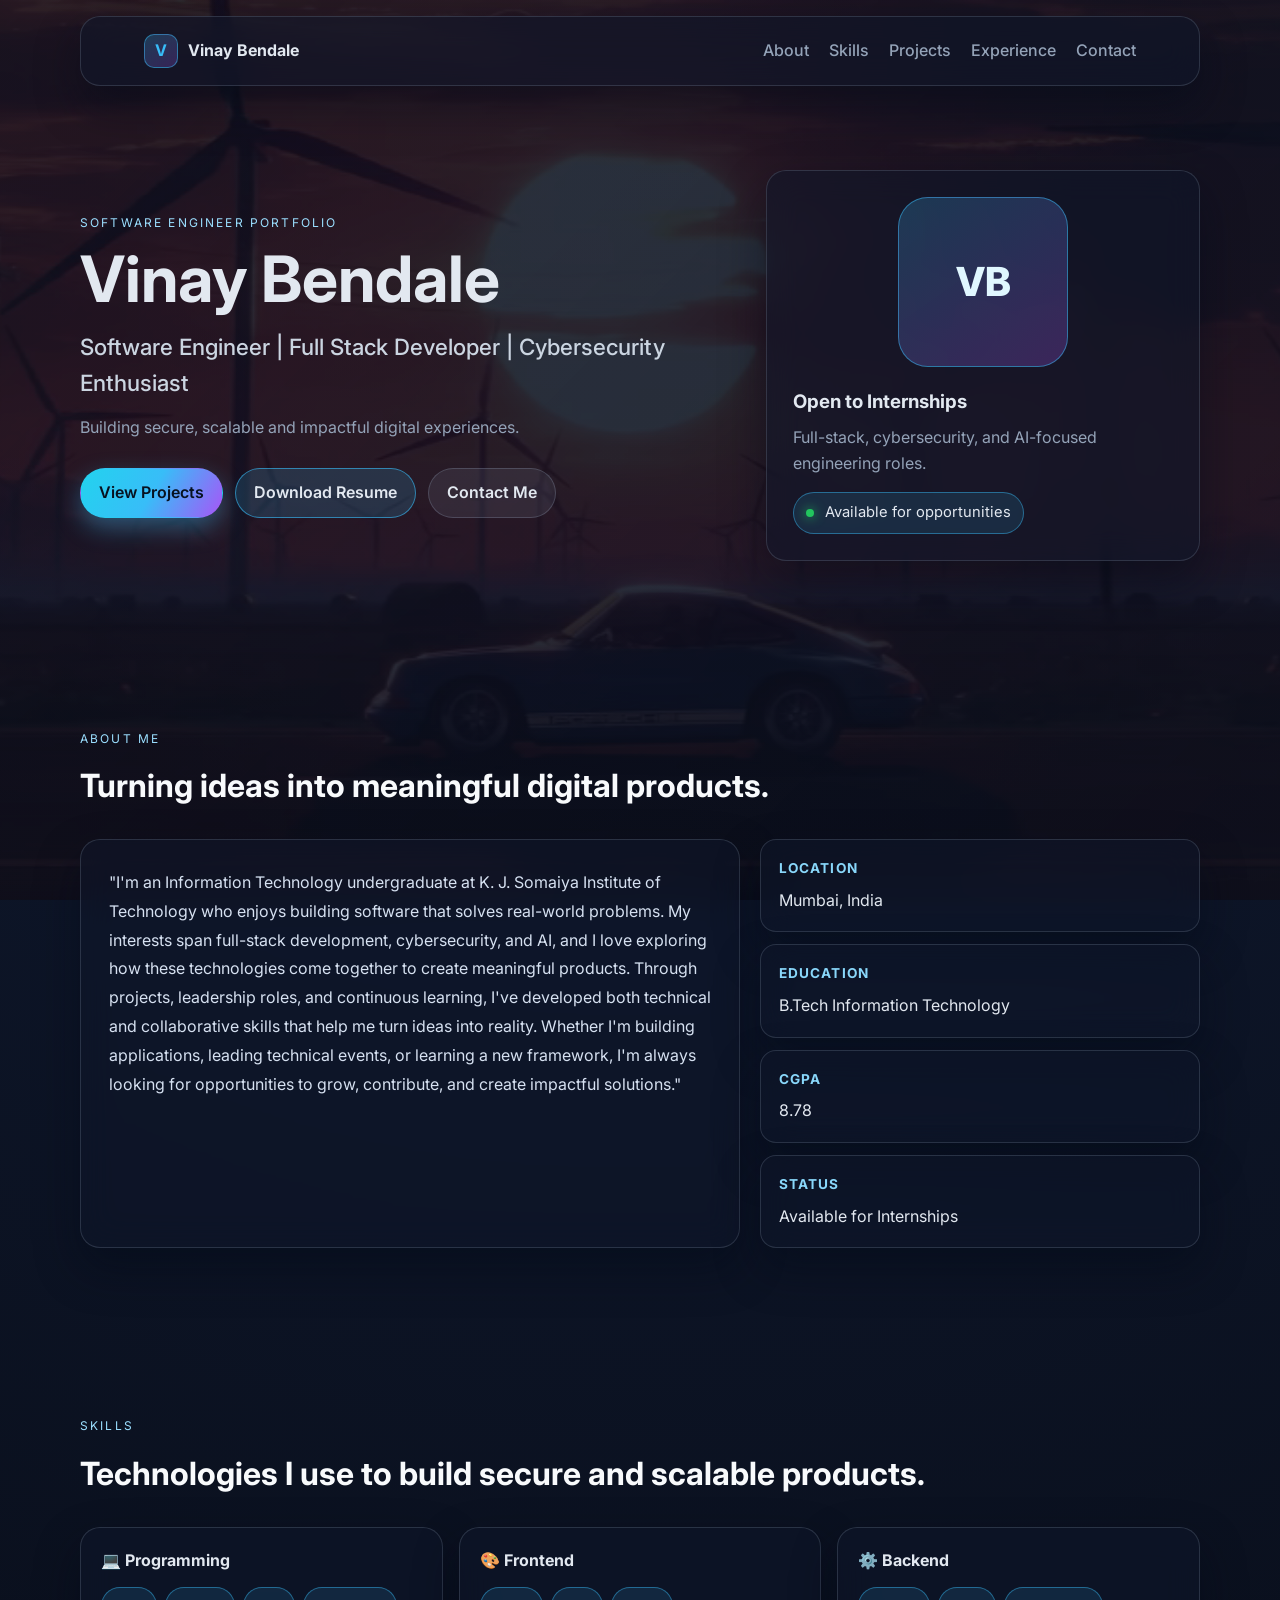
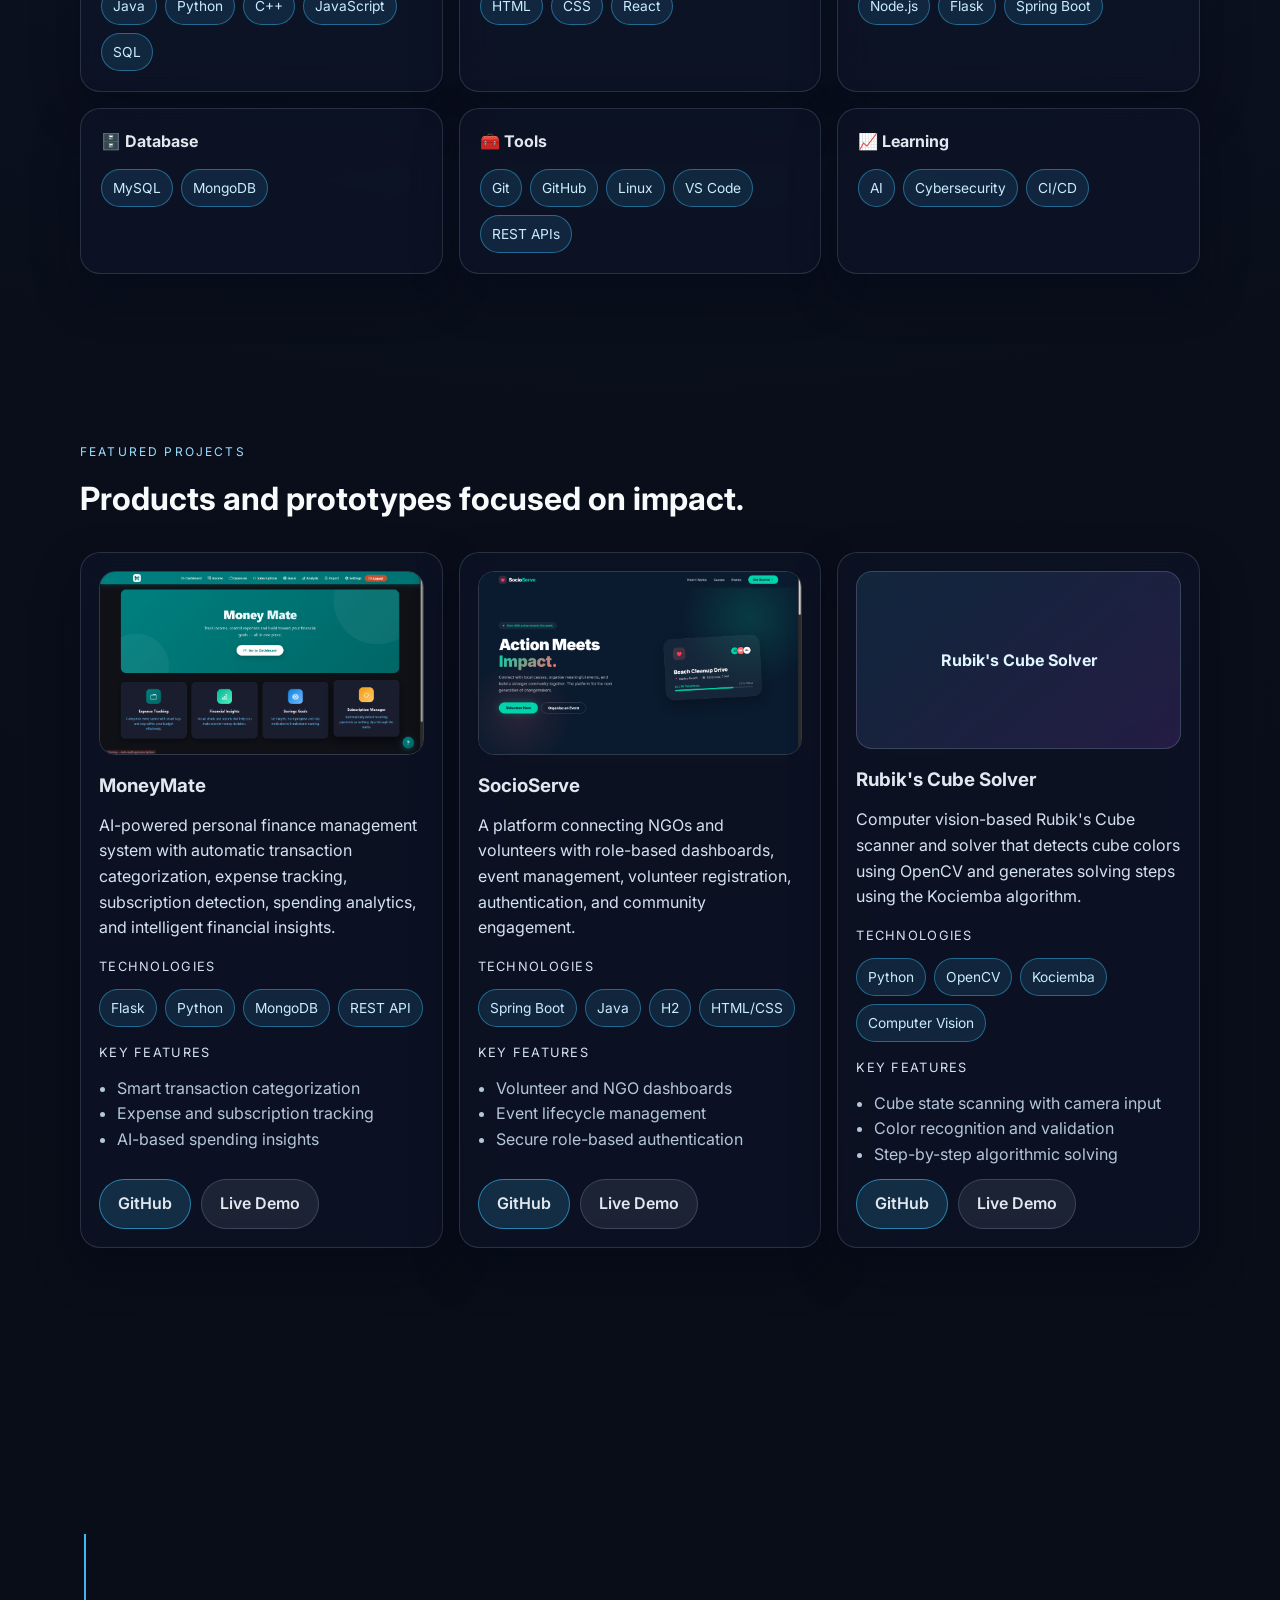
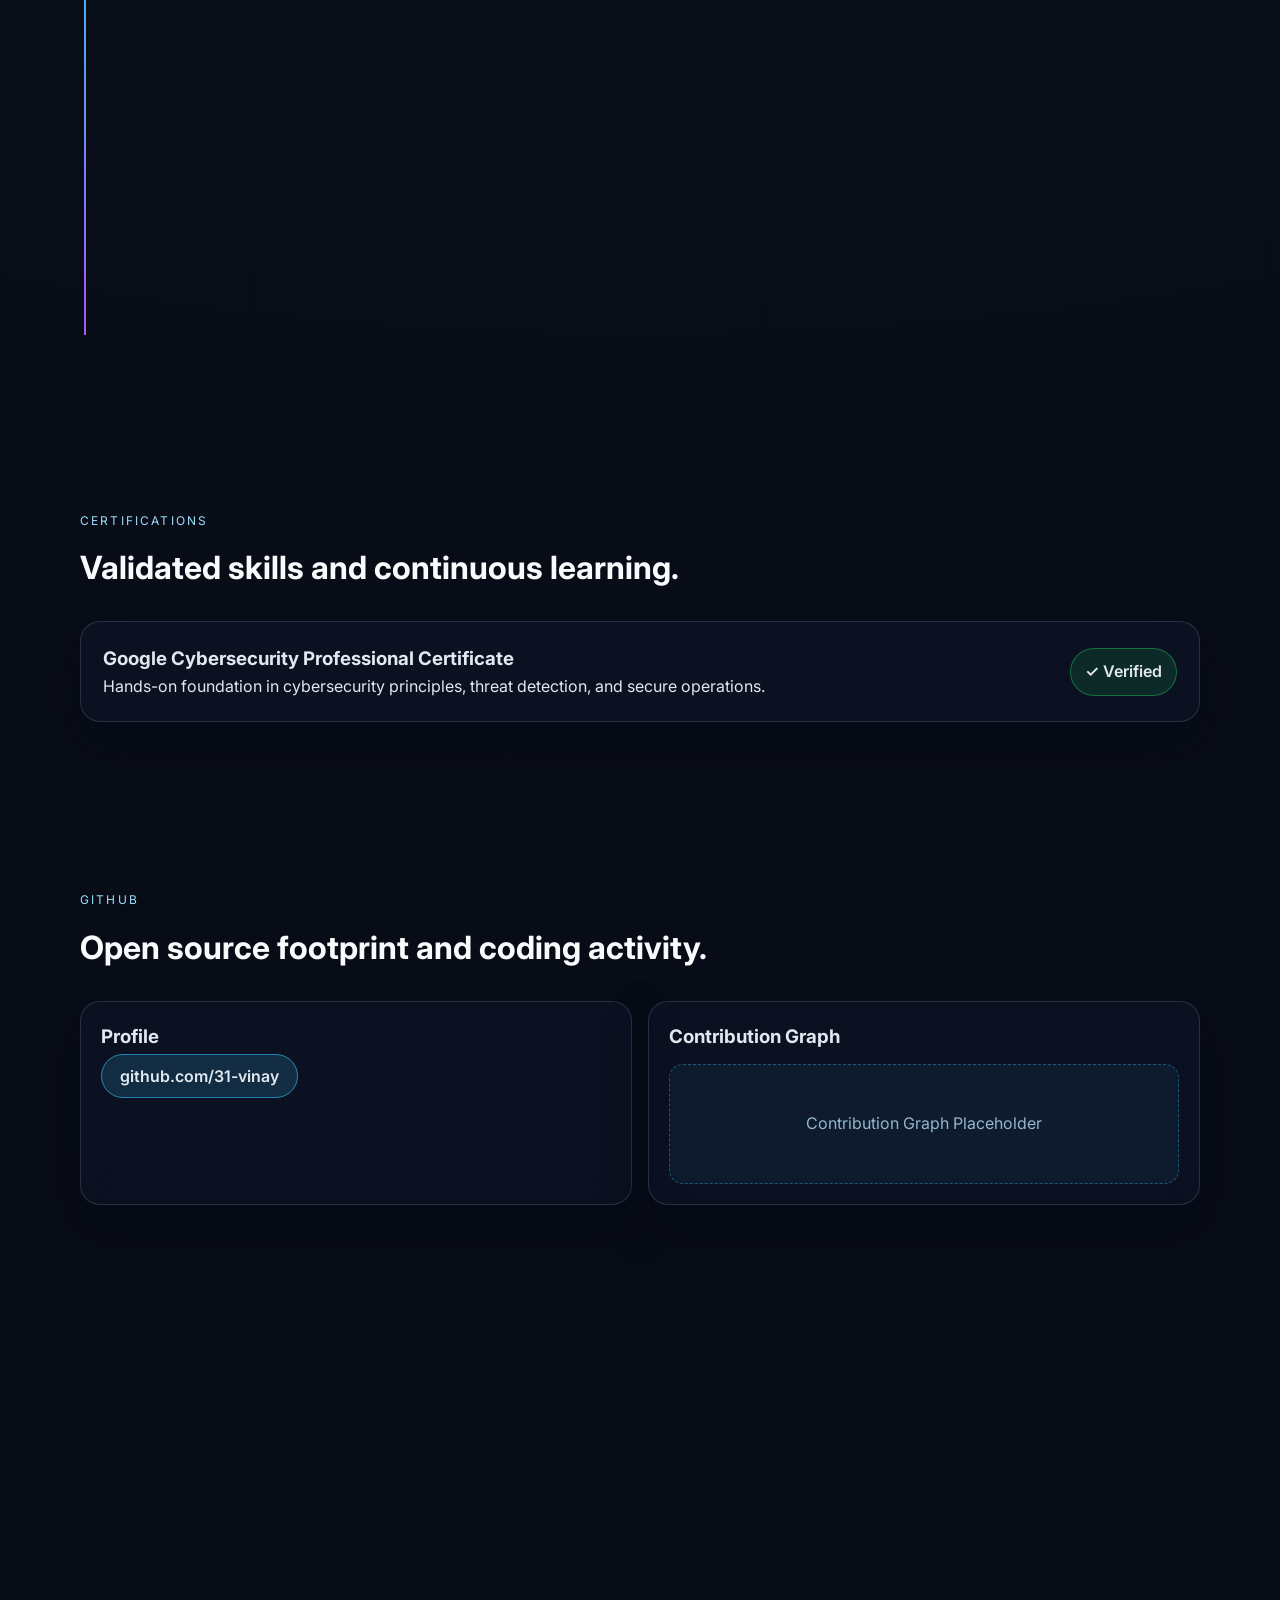
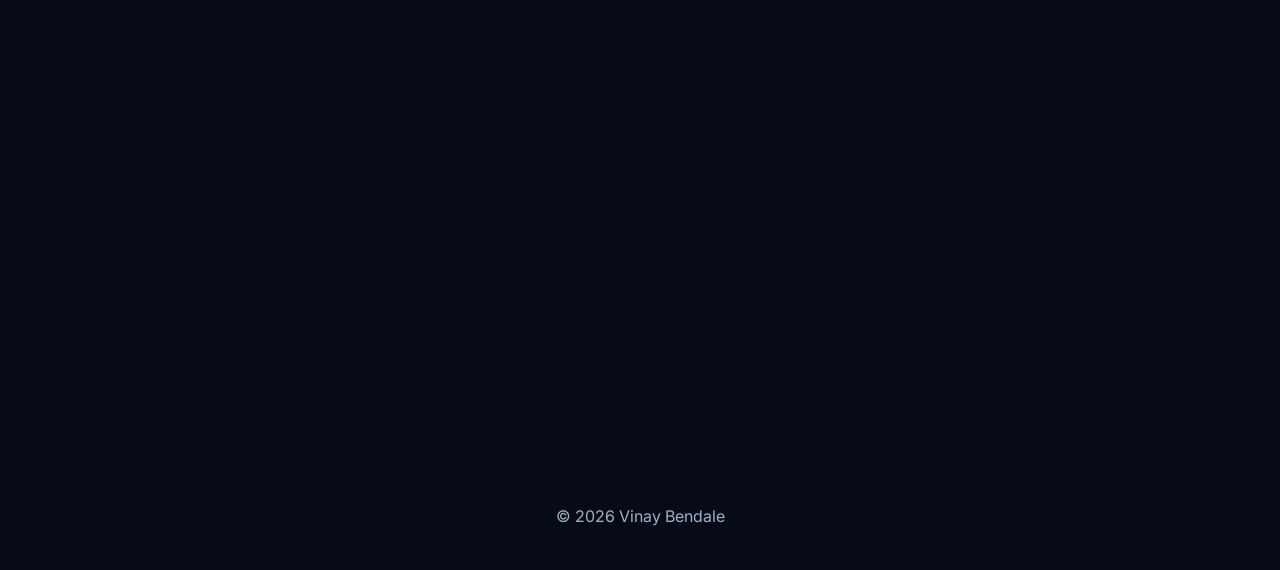
==== commit bb0ec4c2: "upd" ====
--- a/index.html
+++ b/index.html
@@ -295,8 +295,7 @@
                         <a href="https://www.linkedin.com/in/vinaybendale" target="_blank" rel="noopener noreferrer">LinkedIn</a>
                         <a href="https://github.com/31-vinay" target="_blank" rel="noopener noreferrer">GitHub</a>
                         <a href="mailto:vinay.bendale1@gmail.com">vinay.bendale1@gmail.com</a>
-                        <a href="tel:+910000000000">+91 00000 00000</a>
-                        <a href="Vinay Bendale Resume.pdf" download="Vinay_Bendale_Resume.pdf">Download Resume</a>
+                        <a href="tel:+919372039899">+91 93720 39899</a>
                     </div>
                 </article>
             </div>
@@ -305,7 +304,6 @@
 
     <footer class="site-footer">
         <p>© 2026 Vinay Bendale</p>
-        <p>Made with ❤️ using React</p>
     </footer>
 
     <script src="script.js"></script>
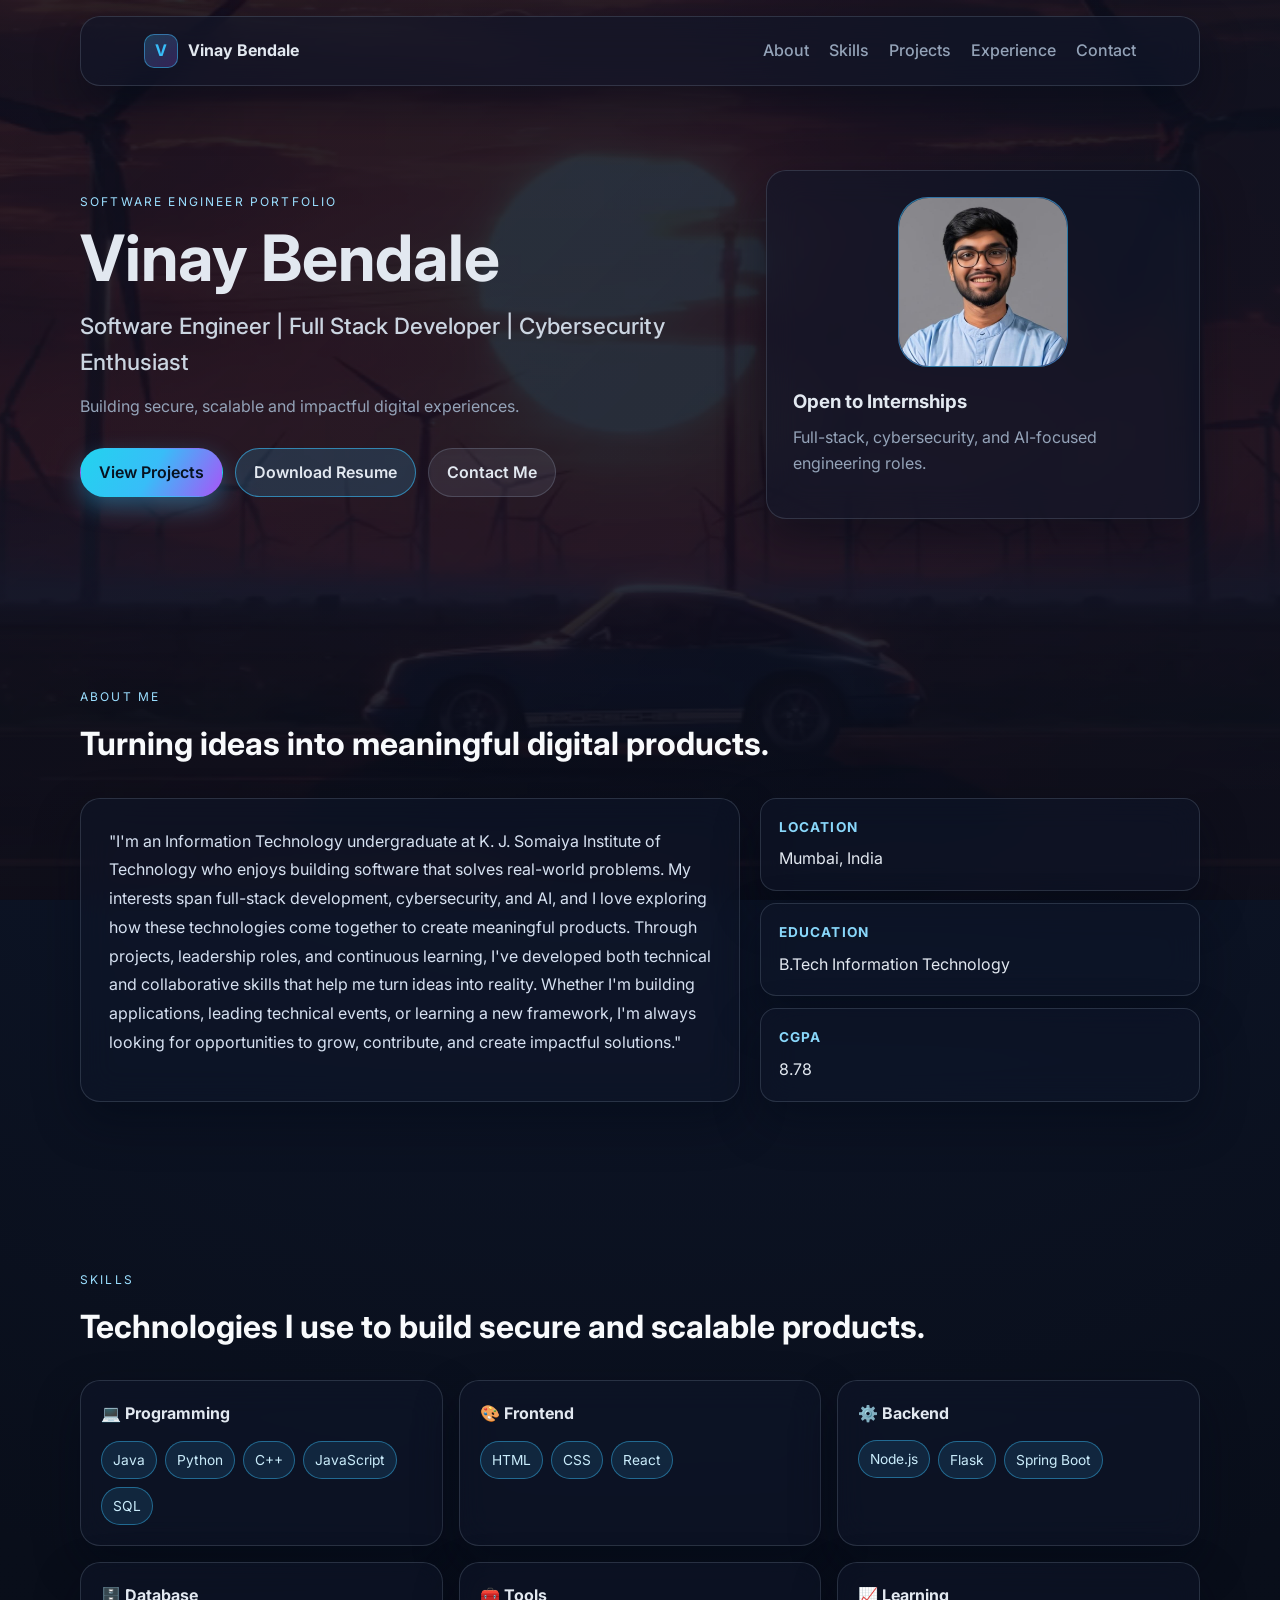
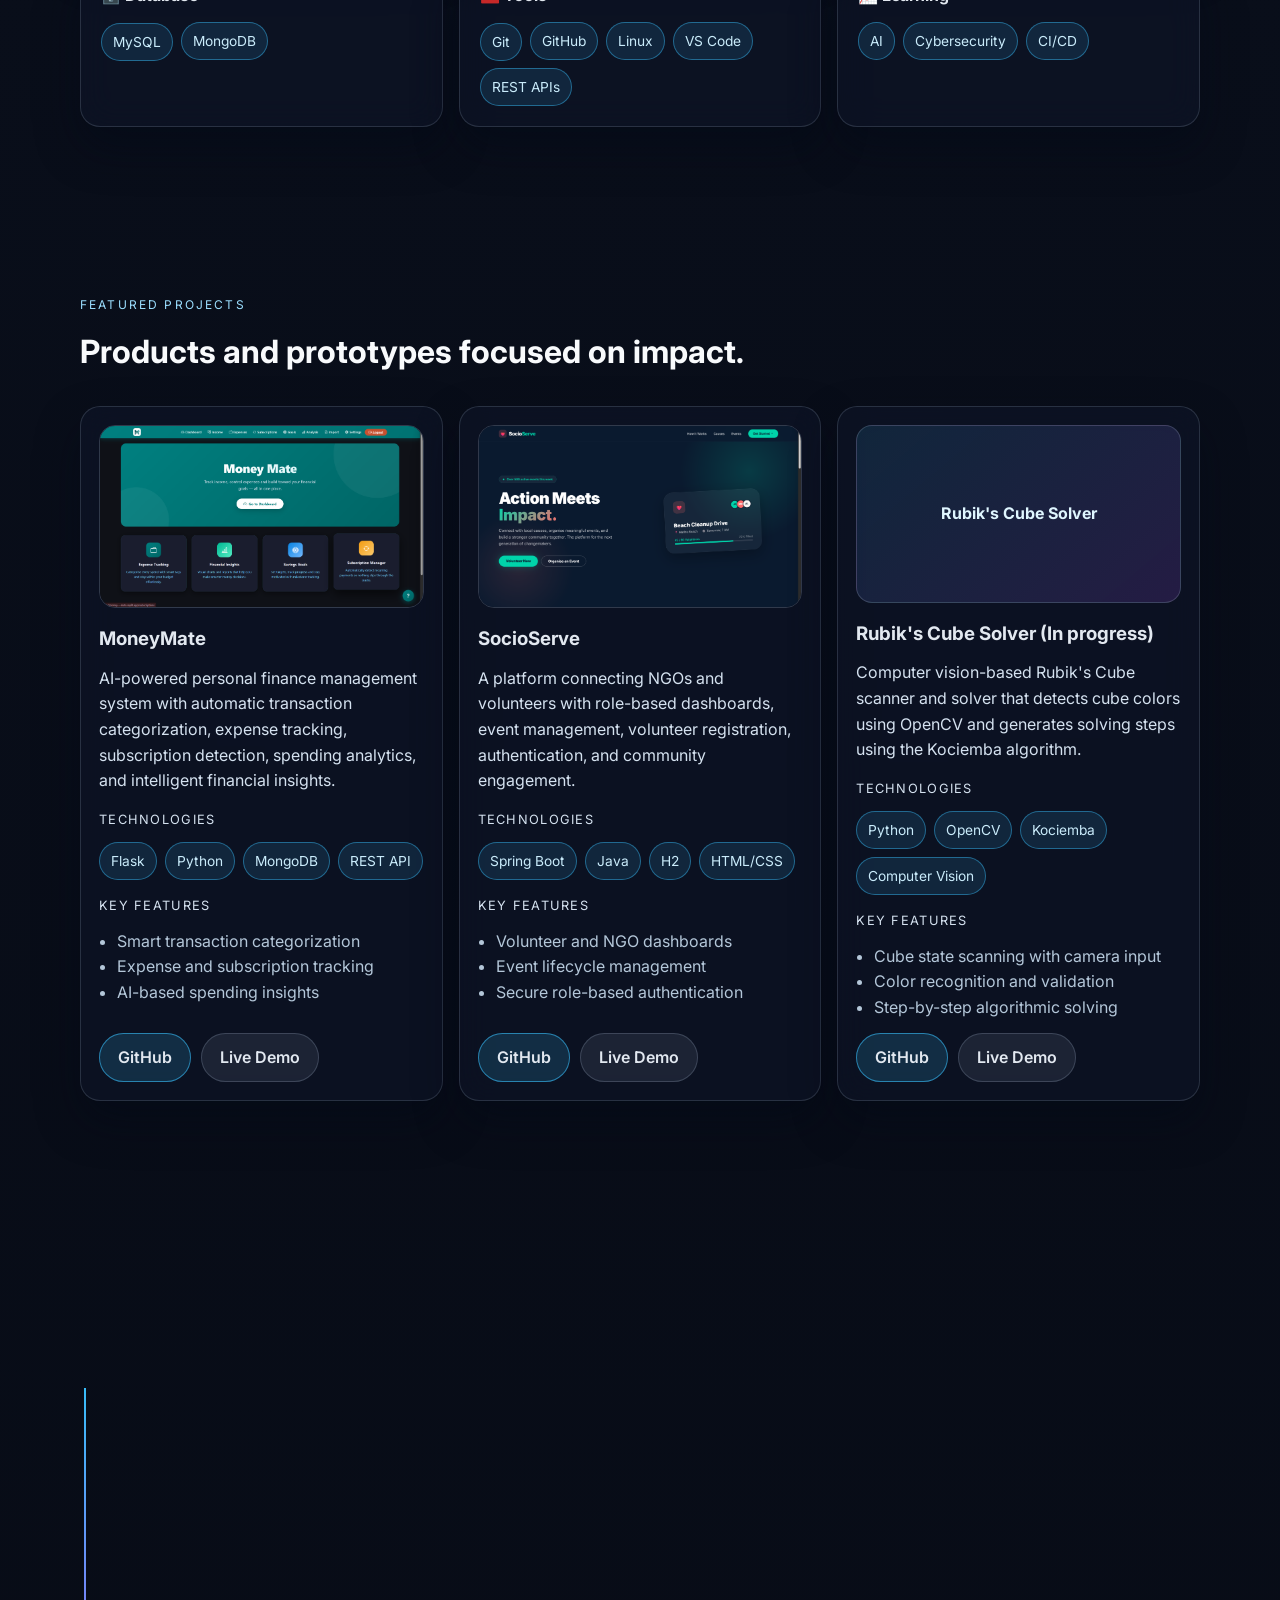
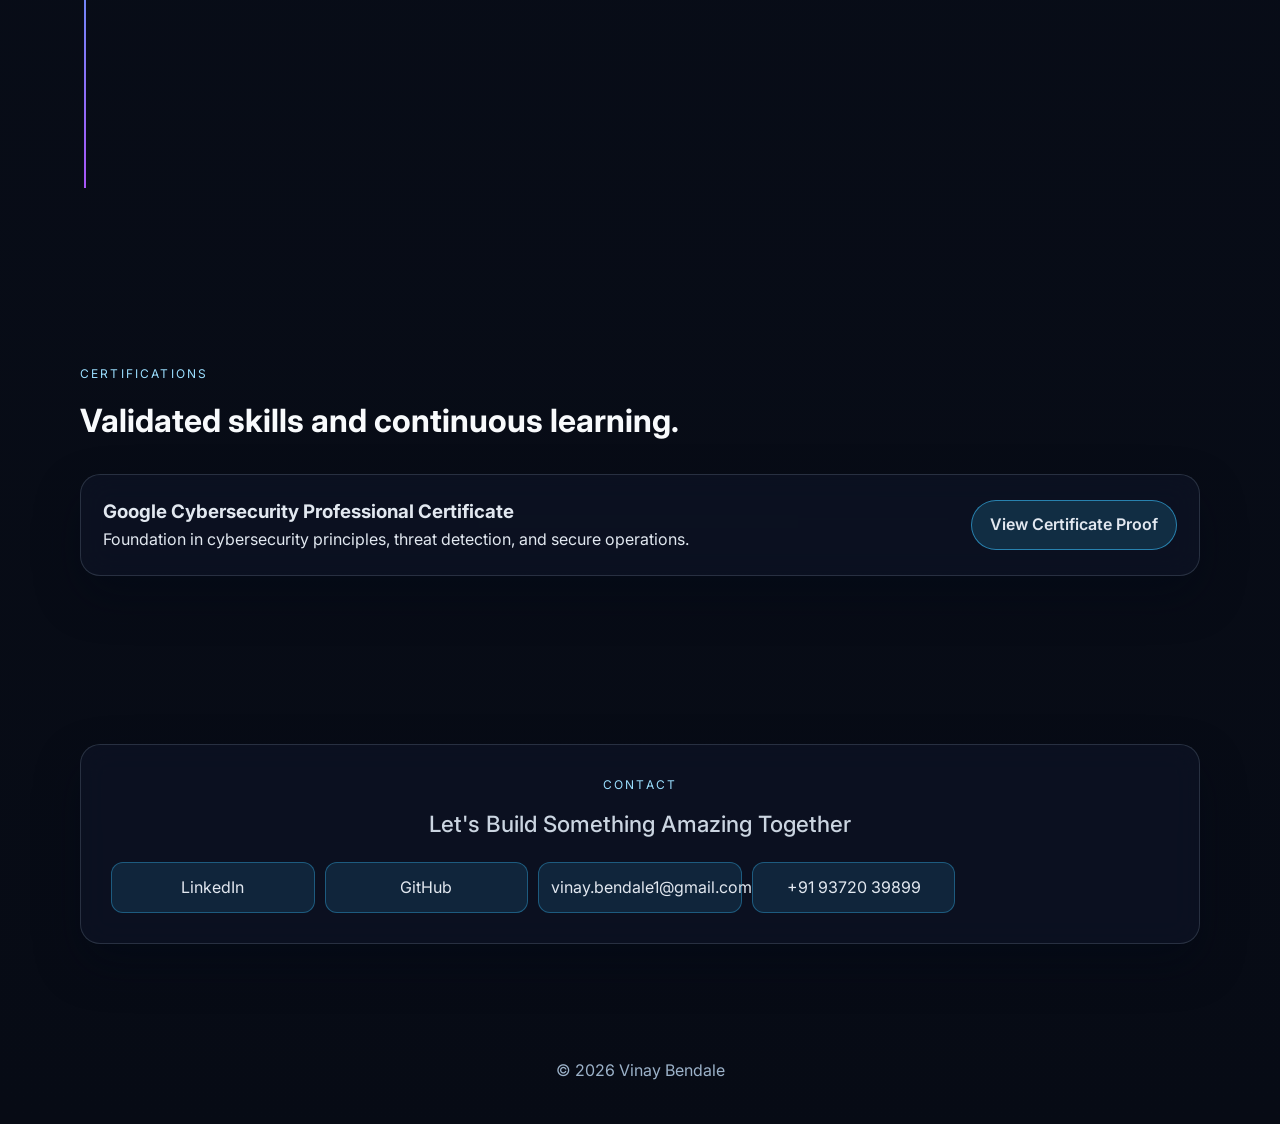
==== commit f98106c8: "major upd 2" ====
--- a/index.html
+++ b/index.html
@@ -69,15 +69,11 @@
                 </div>
                 <div class="hero-visual reveal" data-delay="120">
                     <article class="profile-card glass">
-                        <div class="profile-photo" role="img" aria-label="Vinay Bendale profile photo placeholder">
-                            <span>VB</span>
+                        <div class="profile-photo">
+                            <img src="Vinay Photo.jpeg" alt="Portrait of Vinay Bendale" loading="eager">
                         </div>
                         <h3>Open to Internships</h3>
                         <p>Full-stack, cybersecurity, and AI-focused engineering roles.</p>
-                        <div class="status-pill">
-                            <span class="status-dot"></span>
-                            Available for opportunities
-                        </div>
                     </article>
                 </div>
             </div>
@@ -99,7 +95,6 @@
                         <article class="glass mini-card reveal"><h3>Location</h3><p>Mumbai, India</p></article>
                         <article class="glass mini-card reveal" data-delay="60"><h3>Education</h3><p>B.Tech Information Technology</p></article>
                         <article class="glass mini-card reveal" data-delay="120"><h3>CGPA</h3><p>8.78</p></article>
-                        <article class="glass mini-card reveal" data-delay="180"><h3>Status</h3><p>Available for Internships</p></article>
                     </div>
                 </div>
             </div>
@@ -185,7 +180,7 @@
 
                     <article class="glass project-card reveal" data-delay="160">
                         <div class="project-image-wrap project-placeholder"><span>Rubik's Cube Solver</span></div>
-                        <h3>Rubik's Cube Solver</h3>
+                        <h3>Rubik's Cube Solver (In progress)</h3>
                         <p>Computer vision-based Rubik's Cube scanner and solver that detects cube colors using OpenCV and generates solving steps using the Kociemba algorithm.</p>
                         <p class="meta-title">Technologies</p>
                         <div class="badges"><span>Python</span><span>OpenCV</span><span>Kociemba</span><span>Computer Vision</span></div>
@@ -240,52 +235,13 @@
                 <article class="glass certification-card reveal">
                     <div>
                         <h3>Google Cybersecurity Professional Certificate</h3>
-                        <p>Hands-on foundation in cybersecurity principles, threat detection, and secure operations.</p>
-                    </div>
-                    <span class="verify-badge">✓ Verified</span>
+                        <p>Foundation in cybersecurity principles, threat detection, and secure operations.</p>
+                    </div>
+                    <a class="btn btn-secondary" href="Google Cybersecurity Professional Certificate.pdf" target="_blank" rel="noopener noreferrer">View Certificate Proof</a>
                 </article>
             </div>
         </section>
-
-        <section id="github" class="section">
-            <div class="container">
-                <div class="section-heading reveal">
-                    <p class="eyebrow">GitHub</p>
-                    <h2>Open source footprint and coding activity.</h2>
-                </div>
-                <div class="github-grid">
-                    <article class="glass github-card reveal">
-                        <h3>Profile</h3>
-                        <a class="btn btn-secondary" href="https://github.com/31-vinay" target="_blank" rel="noopener noreferrer">github.com/31-vinay</a>
-                    </article>
-                    <article class="glass github-card reveal">
-                        <h3>Contribution Graph</h3>
-                        <div class="placeholder">Contribution Graph Placeholder</div>
-                    </article>
-                    <article class="glass github-card reveal">
-                        <h3>Statistics</h3>
-                        <div class="stats-grid">
-                            <div><strong>100+</strong><span>Commits</span></div>
-                            <div><strong>15+</strong><span>Repositories</span></div>
-                            <div><strong>8+</strong><span>Tech Stacks</span></div>
-                        </div>
-                    </article>
-                    <article class="glass github-card reveal">
-                        <h3>Top Languages</h3>
-                        <div class="placeholder">Top Languages Placeholder</div>
-                    </article>
-                    <article class="glass github-card reveal">
-                        <h3>Recent Repositories</h3>
-                        <ul class="repo-list">
-                            <li><a href="https://github.com/31-vinay/MoneyMate" target="_blank" rel="noopener noreferrer">MoneyMate</a></li>
-                            <li><a href="https://github.com/31-vinay/SocioServe" target="_blank" rel="noopener noreferrer">SocioServe</a></li>
-                            <li><a href="https://github.com/31-vinay/vinay-portfolio" target="_blank" rel="noopener noreferrer">vinay-portfolio</a></li>
-                        </ul>
-                    </article>
-                </div>
-            </div>
-        </section>
-
+        
         <section id="contact" class="section">
             <div class="container">
                 <article class="glass contact-cta reveal">
--- a/styles.css
+++ b/styles.css
@@ -255,6 +255,13 @@
     color: #e0f7ff;
 }
 
+.profile-photo img {
+    width: 100%;
+    height: 100%;
+    object-fit: cover;
+    border-radius: 30px;
+}
+
 .profile-card h3 {
     margin-bottom: 8px;
 }
@@ -476,12 +483,8 @@
     align-items: center;
 }
 
-.verify-badge {
-    border-radius: 999px;
-    padding: 10px 14px;
-    background: rgba(34, 197, 94, 0.14);
-    border: 1px solid rgba(34, 197, 94, 0.45);
-    font-weight: 600;
+.certification-card .btn {
+    white-space: nowrap;
 }
 
 .github-grid {
